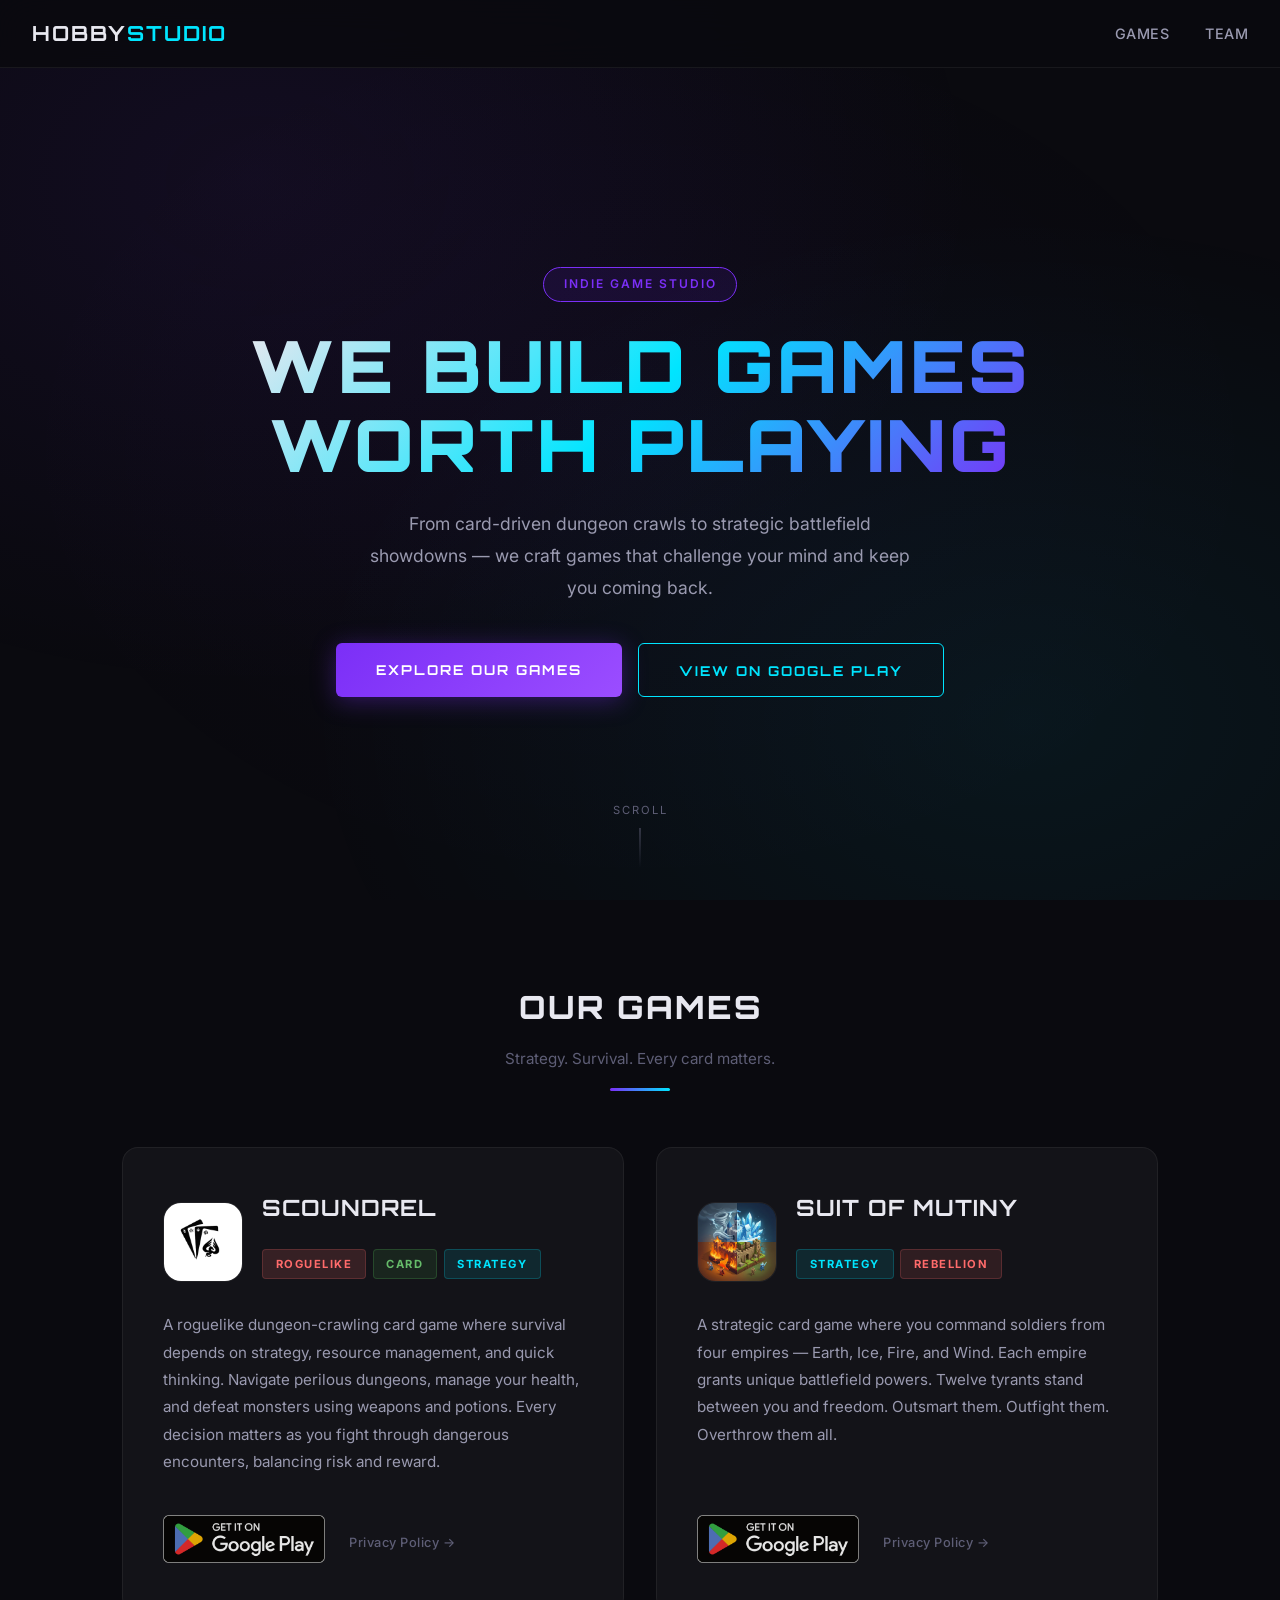
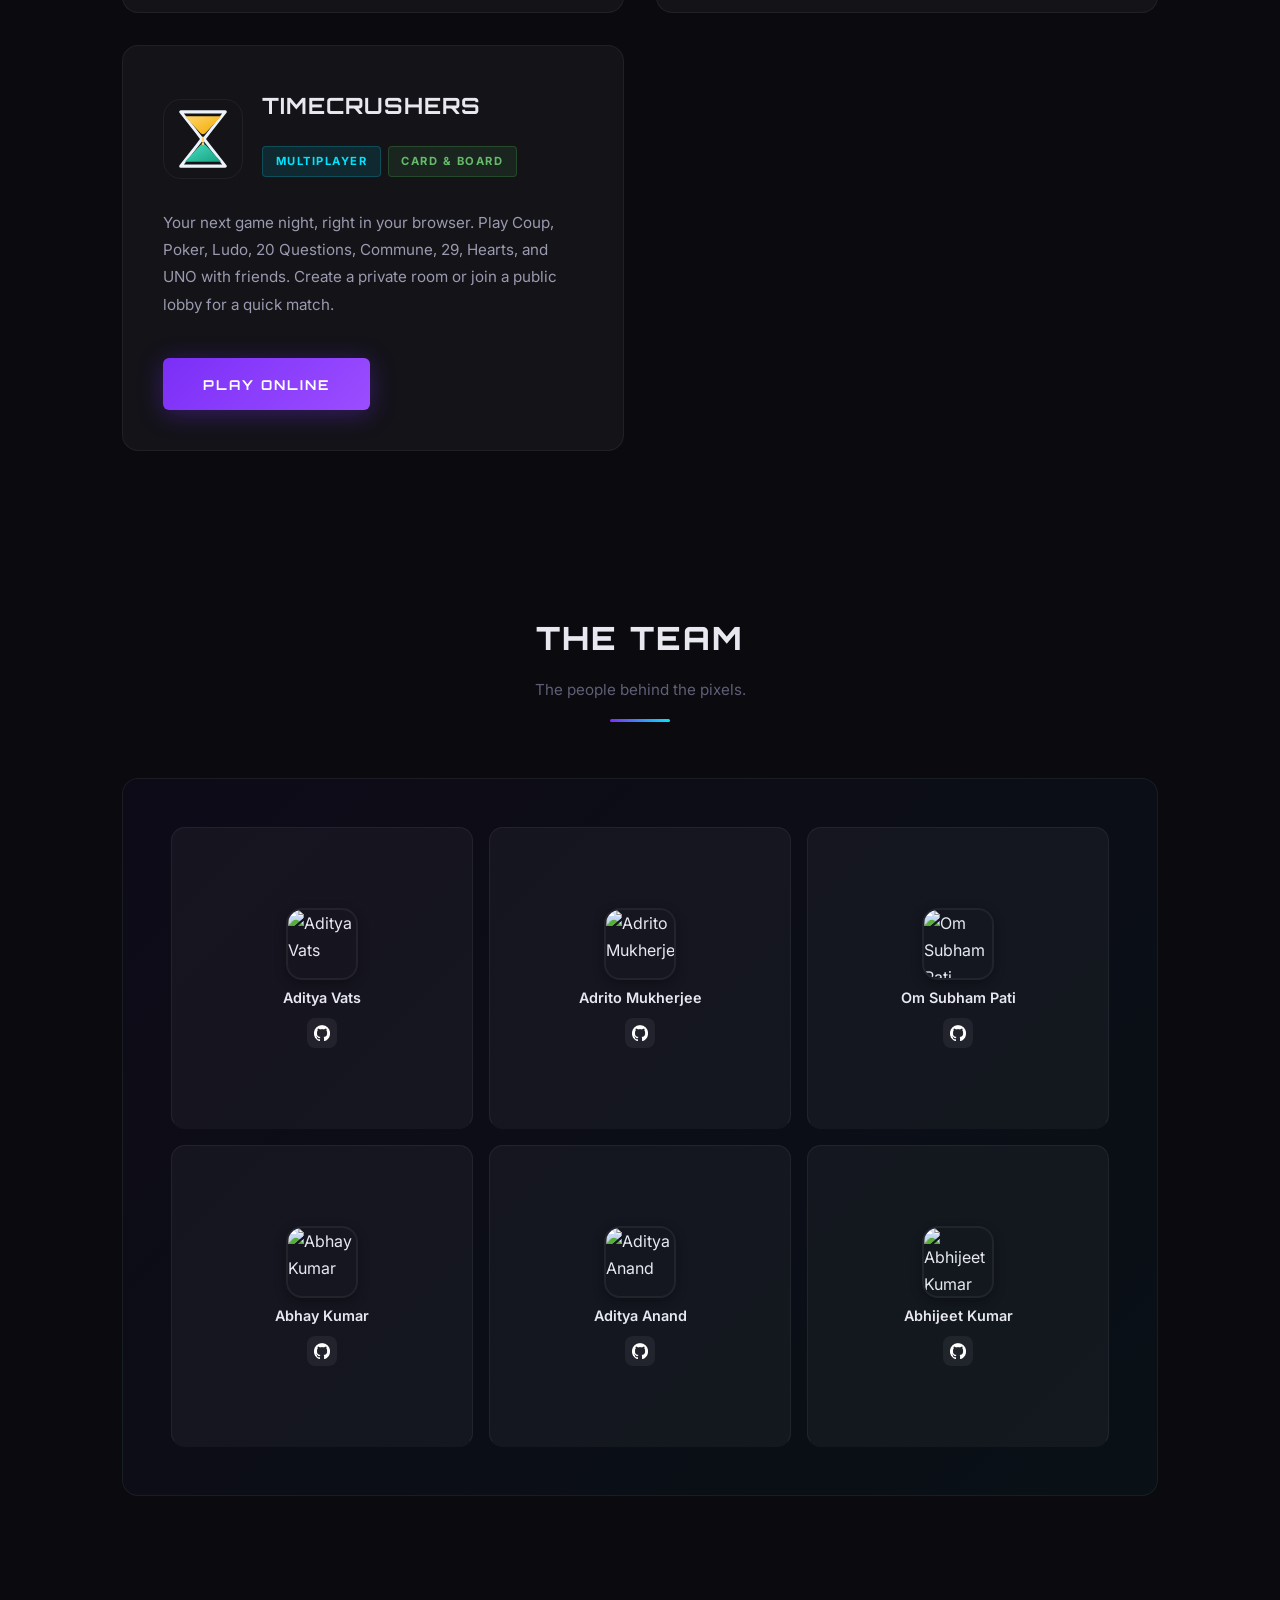
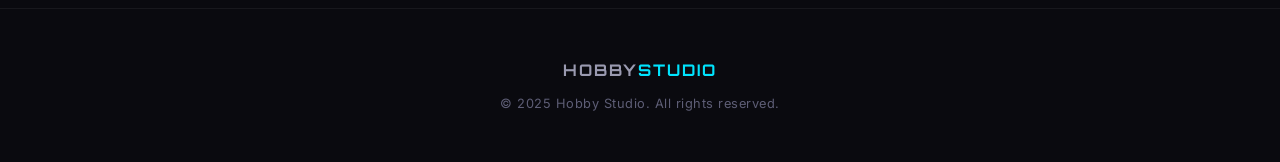
==== index.html @ a4e9bf93 "Merge branch 'main' of https://github.com/HobbyStudio/Website" ====
<!DOCTYPE html>
<html lang="en">
<head>
    <meta charset="UTF-8">
    <meta name="viewport" content="width=device-width, initial-scale=1.0">
    <title>Hobby Studio — Indie Game Studio</title>
    <link rel="preconnect" href="https://fonts.googleapis.com">
    <link rel="preconnect" href="https://fonts.gstatic.com" crossorigin>
    <link href="https://fonts.googleapis.com/css2?family=Inter:wght@400;500;600;700&family=Orbitron:wght@700;800;900&display=swap" rel="stylesheet">
    <link rel="stylesheet" href="styles.css">
</head>
<body>

    <!-- Navbar -->
    <header class="navbar">
        <a href="#" class="logo">Hobby<span>Studio</span></a>
        <nav>
            <a href="#games">Games</a>
            <a href="#team">Team</a>
        </nav>
    </header>

    <!-- Hero -->
    <section class="hero">
        <div class="hero-badge">Indie Game Studio</div>
        <h1>We Build Games<br>Worth Playing</h1>
        <p>From card-driven dungeon crawls to strategic battlefield showdowns — we craft games that challenge your mind and keep you coming back.</p>
        <div style="display: flex; gap: 1rem; flex-wrap: wrap; justify-content: center;">
            <a href="#games" class="hero-cta">Explore Our Games</a>
            <a href="https://play.google.com/store/apps/developer?id=Hobby+Studio+25" class="hero-cta hero-cta-outline">View on Google Play</a>
        </div>
        <div class="scroll-indicator">
            <span>Scroll</span>
            <div class="arrow"></div>
        </div>
    </section>

    <!-- Games -->
    <section class="section" id="games">
        <div class="section-header">
            <h2>Our Games</h2>
            <p>Strategy. Survival. Every card matters.</p>
            <div class="section-divider"></div>
        </div>

        <div class="games-grid">
            <div class="game-card">
                <div class="game-header">
                    <img src="statics/GameLogos/Scoundrel.png" alt="Scoundrel" class="game-logo">
                    <div class="game-header-info">
                        <h3>Scoundrel</h3>
                        <div class="game-tags">
                            <span class="game-tag roguelike">Roguelike</span>
                            <span class="game-tag card">Card</span>
                            <span class="game-tag strategy">Strategy</span>
                        </div>
                    </div>
                </div>
                <p>A roguelike dungeon-crawling card game where survival depends on strategy, resource management, and quick thinking. Navigate perilous dungeons, manage your health, and defeat monsters using weapons and potions. Every decision matters as you fight through dangerous encounters, balancing risk and reward.</p>
                <div class="card-actions">
                    <a href="https://play.google.com/store/apps/details?id=premium.godot.scoundrel" class="store-badge"><img src="statics/Google_Play_Store_badge_EN.svg.png" alt="Get it on Google Play"></a>
                    <a href="scoundrel/privacy_policy.html" class="policy-link">Privacy Policy →</a>
                </div>
            </div>

            <div class="game-card">
                <div class="game-header">
                    <img src="statics/GameLogos/SuitOfMutiny.png" alt="Suit of Mutiny" class="game-logo">
                    <div class="game-header-info">
                        <h3>Suit of Mutiny</h3>
                        <div class="game-tags">
                            <span class="game-tag strategy">Strategy</span>
                            <span class="game-tag rebellion">Rebellion</span>
                        </div>
                    </div>
                </div>
                <p>A strategic card game where you command soldiers from four empires — Earth, Ice, Fire, and Wind. Each empire grants unique battlefield powers. Twelve tyrants stand between you and freedom. Outsmart them. Outfight them. Overthrow them all.</p>
                <div class="card-actions">
                    <a href="https://play.google.com/store/apps/details?id=com.hobbystudio.suitofmutiny" class="store-badge"><img src="statics/Google_Play_Store_badge_EN.svg.png" alt="Get it on Google Play"></a>
                    <a href="suit_of_mutiny/privacy_policy.html" class="policy-link">Privacy Policy →</a>
                </div>
            </div>
            <div class="game-card timecrushers-card">
                <div class="game-header">
                    <img src="statics/GameLogos/Timecrushers.svg" alt="Timecrushers hourglass" class="game-logo">
                    <div class="game-header-info">
                        <h3>Timecrushers</h3>
                        <div class="game-tags">
                            <span class="game-tag strategy">Multiplayer</span>
                            <span class="game-tag card">Card &amp; Board</span>
                        </div>
                    </div>
                </div>
                <p>Your next game night, right in your browser. Play Coup, Poker, Ludo, 20 Questions, Commune, 29, Hearts, and UNO with friends. Create a private room or join a public lobby for a quick match.</p>
                <div class="card-actions">
                    <a href="https://timecrushers.politeflower-423ed73a.eastus.azurecontainerapps.io/" class="hero-cta">Play Online</a>
                </div>
            </div>
        </div>
    </section>

    <!-- Team -->
    <section class="section" id="team">
        <div class="section-header">
            <h2>The Team</h2>
            <p>The people behind the pixels.</p>
            <div class="section-divider"></div>
        </div>

        <div class="team-section">
            <div class="team-members">
                <div class="team-member">
                    <img src="https://github.com/advats2.png" alt="Aditya Vats" class="avatar">
                    <span>Aditya Vats</span>
                    <div class="social-links">
                        <a href="https://github.com/advats2" title="GitHub"><img src="statics/github-mark-white.png" alt="GitHub"></a>
                    </div>
                </div>
                <div class="team-member">
                    <img src="https://github.com/Adrito-M.png" alt="Adrito Mukherjee" class="avatar">
                    <span>Adrito Mukherjee</span>
                    <div class="social-links">
                        <a href="https://github.com/Adrito-M" title="GitHub"><img src="statics/github-mark-white.png" alt="GitHub"></a>
                    </div>
                </div>
                <div class="team-member">
                    <img src="https://github.com/OmSubham03.png" alt="Om Subham Pati" class="avatar">
                    <span>Om Subham Pati</span>
                    <div class="social-links">
                        <a href="https://github.com/OmSubham03" title="GitHub"><img src="statics/github-mark-white.png" alt="GitHub"></a>
                    </div>
                </div>
                <div class="team-member">
                    <img src="https://github.com/abhaydangi.png" alt="Abhay Kumar" class="avatar">
                    <span>Abhay Kumar</span>
                    <div class="social-links">
                        <a href="https://github.com/abhaydangi" title="GitHub"><img src="statics/github-mark-white.png" alt="GitHub"></a>
                    </div>
                </div>
                <div class="team-member">
                    <img src="https://github.com/AdityaAnand2681.png" alt="Aditya Anand" class="avatar">
                    <span>Aditya Anand</span>
                    <div class="social-links">
                        <a href="https://github.com/AdityaAnand2681" title="GitHub"><img src="statics/github-mark-white.png" alt="GitHub"></a>
                    </div>
                </div>
                <div class="team-member">
                    <img src="https://github.com/elightx.png" alt="Abhijeet Kumar" class="avatar">
                    <span>Abhijeet Kumar</span>
                    <div class="social-links">
                        <a href="https://github.com/elightx" title="GitHub"><img src="statics/github-mark-white.png" alt="GitHub"></a>
                    </div>
                </div>
            </div>
        </div>
    </section>

    <!-- Footer -->
    <footer class="footer">
        <div class="logo-footer">Hobby<span>Studio</span></div>
        <p>&copy; 2025 Hobby Studio. All rights reserved.</p>
    </footer>

    <!-- Cursor Glow -->
    <div class="cursor-glow" id="cursorGlow"></div>
    <script>
        (function() {
            const glow = document.getElementById('cursorGlow');
            let mouseX = 0, mouseY = 0, glowX = 0, glowY = 0;

            document.addEventListener('mousemove', function(e) {
                mouseX = e.clientX;
                mouseY = e.clientY;
                glow.classList.add('active');
            });

            document.addEventListener('mouseleave', function() {
                glow.classList.remove('active');
            });

            function animate() {
                glowX += (mouseX - glowX) * 0.5;
                glowY += (mouseY - glowY) * 0.5;
                glow.style.left = glowX + 'px';
                glow.style.top = glowY + 'px';
                requestAnimationFrame(animate);
            }
            animate();
        })();
    </script>

</body>
</html>
---- styles.css ----
/* ===== RESET & BASE ===== */
*,
*::before,
*::after {
    margin: 0;
    padding: 0;
    box-sizing: border-box;
}

:root {
    --bg-primary: #0a0a0f;
    --bg-secondary: #12121a;
    --bg-card: rgba(255, 255, 255, 0.04);
    --bg-card-hover: rgba(255, 255, 255, 0.07);
    --accent-primary: #7b2ff7;
    --accent-secondary: #00e5ff;
    --accent-glow: rgba(123, 47, 247, 0.35);
    --text-primary: #e8e8f0;
    --text-secondary: #9a9ab0;
    --text-muted: #5e5e76;
    --border-color: rgba(255, 255, 255, 0.06);
    --font-heading: 'Orbitron', sans-serif;
    --font-body: 'Inter', sans-serif;
}

html {
    scroll-behavior: smooth;
}

body {
    font-family: var(--font-body);
    background-color: var(--bg-primary);
    color: var(--text-primary);
    line-height: 1.7;
    overflow-x: hidden;
}

/* ===== ANIMATED BACKGROUND ===== */
body::before {
    content: '';
    position: fixed;
    top: 0;
    left: 0;
    width: 100%;
    height: 100%;
    background:
        radial-gradient(ellipse at 20% 20%, rgba(123, 47, 247, 0.08) 0%, transparent 50%),
        radial-gradient(ellipse at 80% 80%, rgba(0, 229, 255, 0.06) 0%, transparent 50%),
        radial-gradient(ellipse at 50% 50%, rgba(123, 47, 247, 0.03) 0%, transparent 70%);
    pointer-events: none;
    z-index: 0;
}

/* Cursor glow */
.cursor-glow {
    position: fixed;
    width: 300px;
    height: 300px;
    border-radius: 50%;
    background: radial-gradient(circle, rgba(123, 47, 247, 0.12) 0%, rgba(0, 229, 255, 0.06) 40%, transparent 70%);
    pointer-events: none;
    z-index: 1;
    transform: translate(-50%, -50%);
    transition: opacity 0.3s ease;
    opacity: 0;
    mix-blend-mode: screen;
}

.cursor-glow.active {
    opacity: 1;
}

/* ===== NAVBAR ===== */
.navbar {
    position: fixed;
    top: 0;
    left: 0;
    width: 100%;
    z-index: 100;
    padding: 1rem 2rem;
    display: flex;
    justify-content: space-between;
    align-items: center;
    background: rgba(10, 10, 15, 0.85);
    backdrop-filter: blur(20px);
    border-bottom: 1px solid var(--border-color);
    transition: background 0.3s ease;
}

.navbar .logo {
    font-family: var(--font-heading);
    font-size: 1.3rem;
    font-weight: 700;
    color: var(--text-primary);
    text-decoration: none;
    letter-spacing: 2px;
    text-transform: uppercase;
}

.navbar .logo span {
    color: var(--accent-secondary);
}

.navbar nav a {
    color: var(--text-secondary);
    text-decoration: none;
    margin-left: 2rem;
    font-size: 0.9rem;
    font-weight: 500;
    letter-spacing: 0.5px;
    text-transform: uppercase;
    transition: color 0.3s ease;
    position: relative;
}

.navbar nav a::after {
    content: '';
    position: absolute;
    bottom: -4px;
    left: 0;
    width: 0;
    height: 2px;
    background: var(--accent-secondary);
    transition: width 0.3s ease;
}

.navbar nav a:hover {
    color: var(--accent-secondary);
}

.navbar nav a:hover::after {
    width: 100%;
}

/* ===== HERO SECTION ===== */
.hero {
    position: relative;
    z-index: 1;
    min-height: 100vh;
    display: flex;
    flex-direction: column;
    justify-content: center;
    align-items: center;
    text-align: center;
    padding: 8rem 2rem 4rem;
}

.hero-badge {
    display: inline-block;
    padding: 0.4rem 1.2rem;
    border: 1px solid var(--accent-primary);
    border-radius: 50px;
    font-size: 0.75rem;
    font-weight: 600;
    letter-spacing: 2px;
    text-transform: uppercase;
    color: var(--accent-primary);
    margin-bottom: 1.5rem;
    background: rgba(123, 47, 247, 0.1);
}

.hero h1 {
    font-family: var(--font-heading);
    font-size: clamp(2.5rem, 6vw, 4.5rem);
    font-weight: 900;
    line-height: 1.1;
    letter-spacing: 3px;
    text-transform: uppercase;
    margin-bottom: 1.5rem;
    background: linear-gradient(135deg, var(--text-primary) 0%, var(--accent-secondary) 50%, var(--accent-primary) 100%);
    -webkit-background-clip: text;
    -webkit-text-fill-color: transparent;
    background-clip: text;
}

.hero p {
    max-width: 550px;
    color: var(--text-secondary);
    font-size: 1.1rem;
    line-height: 1.8;
    margin-bottom: 2.5rem;
}

.hero-cta {
    display: inline-block;
    padding: 0.9rem 2.5rem;
    background: linear-gradient(135deg, var(--accent-primary), #9b4dff);
    color: white;
    text-decoration: none;
    font-family: var(--font-heading);
    font-size: 0.85rem;
    font-weight: 700;
    letter-spacing: 2px;
    text-transform: uppercase;
    border-radius: 6px;
    transition: transform 0.3s ease, box-shadow 0.3s ease;
    box-shadow: 0 4px 25px var(--accent-glow);
}

.hero-cta:hover {
    transform: translateY(-2px);
    box-shadow: 0 8px 40px var(--accent-glow);
}

.hero-cta-outline {
    background: transparent;
    border: 1px solid var(--accent-secondary);
    color: var(--accent-secondary);
    box-shadow: none;
}

.hero-cta-outline:hover {
    background: rgba(0, 229, 255, 0.1);
    box-shadow: 0 4px 25px rgba(0, 229, 255, 0.15);
}

.scroll-indicator {
    position: absolute;
    bottom: 2rem;
    left: 50%;
    transform: translateX(-50%);
    display: flex;
    flex-direction: column;
    align-items: center;
    gap: 0.5rem;
    color: var(--text-muted);
    font-size: 0.7rem;
    letter-spacing: 2px;
    text-transform: uppercase;
    animation: float 2s ease-in-out infinite;
}

.scroll-indicator .arrow {
    width: 1px;
    height: 40px;
    background: linear-gradient(to bottom, var(--text-muted), transparent);
}

@keyframes float {
    0%, 100% { transform: translateX(-50%) translateY(0); }
    50% { transform: translateX(-50%) translateY(8px); }
}

/* ===== SECTION LAYOUT ===== */
.section {
    position: relative;
    z-index: 1;
    max-width: 1100px;
    margin: 0 auto;
    padding: 5rem 2rem;
}

.section-header {
    text-align: center;
    margin-bottom: 3.5rem;
}

.section-header h2 {
    font-family: var(--font-heading);
    font-size: 2rem;
    font-weight: 800;
    letter-spacing: 2px;
    text-transform: uppercase;
    color: var(--text-primary);
    margin-bottom: 0.75rem;
}

.section-header p {
    color: var(--text-muted);
    font-size: 0.95rem;
}

.section-divider {
    width: 60px;
    height: 3px;
    background: linear-gradient(90deg, var(--accent-primary), var(--accent-secondary));
    margin: 1rem auto 0;
    border-radius: 2px;
}

/* ===== GAME CARDS ===== */
.timecrushers-card .game-header {
    flex-wrap: wrap;
}

.timecrushers-card .game-header-info {
    flex: 1 1 180px;
    min-width: 0;
}

.timecrushers-card h3 {
    font-size: 1.2rem;
    letter-spacing: 0;
    overflow-wrap: anywhere;
}

.games-grid {
    display: grid;
    grid-template-columns: repeat(auto-fit, minmax(min(100%, 460px), 1fr));
    gap: 2rem;
}

.game-card {
    background: var(--bg-card);
    border: 1px solid var(--border-color);
    border-radius: 16px;
    padding: 2.5rem;
    transition: all 0.4s ease;
    position: relative;
    overflow: hidden;
    display: flex;
    flex-direction: column;
}

.game-card::before {
    content: '';
    position: absolute;
    top: 0;
    left: 0;
    right: 0;
    height: 3px;
    background: linear-gradient(90deg, var(--accent-primary), var(--accent-secondary));
    opacity: 0;
    transition: opacity 0.4s ease;
}

.game-card:hover {
    background: var(--bg-card-hover);
    border-color: rgba(123, 47, 247, 0.2);
    transform: translateY(-4px);
    box-shadow: 0 20px 60px rgba(0, 0, 0, 0.3);
}

.game-card:hover::before {
    opacity: 1;
}

.game-card .game-logo {
    width: 80px;
    height: 80px;
    border-radius: 18px;
    object-fit: cover;
    border: 1px solid var(--border-color);
    flex-shrink: 0;
}

.game-header {
    display: flex;
    align-items: center;
    gap: 1.2rem;
    margin-bottom: 1rem;
}

.game-header-info {
    display: flex;
    flex-direction: column;
    gap: 0.4rem;
}

.game-tags {
    display: flex;
    flex-wrap: wrap;
    gap: 0.4rem;
}

.game-header-info h3 {
    margin-bottom: 0;
}

.game-card .game-tag {
    display: inline-block;
    padding: 0.3rem 0.8rem;
    font-size: 0.7rem;
    font-weight: 700;
    letter-spacing: 1.5px;
    text-transform: uppercase;
    border-radius: 4px;
    margin-bottom: 1rem;
}

.game-card .game-tag.roguelike {
    background: rgba(255, 107, 107, 0.15);
    color: #ff6b6b;
    border: 1px solid rgba(255, 107, 107, 0.2);
}

.game-card .game-tag.strategy {
    background: rgba(0, 229, 255, 0.1);
    color: var(--accent-secondary);
    border: 1px solid rgba(0, 229, 255, 0.2);
}

.game-card .game-tag.card {
    background: rgba(76, 175, 80, 0.12);
    color: #66bb6a;
    border: 1px solid rgba(76, 175, 80, 0.25);
}

.game-card .game-tag.rebellion {
    background: rgba(255, 107, 107, 0.12);
    color: #ff6b6b;
    border: 1px solid rgba(255, 107, 107, 0.2);
}

.game-card h3 {
    font-family: var(--font-heading);
    font-size: 1.4rem;
    font-weight: 700;
    letter-spacing: 1px;
    text-transform: uppercase;
    color: var(--text-primary);
    margin-bottom: 1rem;
}

.game-card p {
    color: var(--text-secondary);
    font-size: 0.95rem;
    line-height: 1.8;
    margin-bottom: 1.5rem;
}

.game-card .card-actions {
    display: flex;
    align-items: center;
    gap: 1.5rem;
    flex-wrap: wrap;
    margin-top: auto;
    padding-top: 1rem;
}

.game-card .store-badge img {
    height: 48px;
    width: auto;
    transition: transform 0.3s ease, filter 0.3s ease;
    filter: brightness(0.9);
}

.game-card .store-badge img:hover {
    transform: scale(1.05);
    filter: brightness(1);
}

.game-card .policy-link {
    color: var(--text-muted);
    text-decoration: none;
    font-size: 0.8rem;
    font-weight: 500;
    letter-spacing: 0.5px;
    transition: color 0.3s ease;
    border-bottom: 1px solid transparent;
}

.game-card .policy-link:hover {
    color: var(--accent-secondary);
    border-bottom-color: var(--accent-secondary);
}

/* ===== TEAM SECTION ===== */
.team-section {
    background: linear-gradient(135deg, rgba(123, 47, 247, 0.04), rgba(0, 229, 255, 0.03));
    border: 1px solid var(--border-color);
    border-radius: 16px;
    padding: 3rem;
    margin-top: 2rem;
}

.team-members {
    display: grid;
    grid-template-columns: repeat(3, 1fr);
    justify-items: center;
    gap: 1rem;
}

.team-member {
    display: flex;
    flex-direction: column;
    align-items: center;
    justify-content: center;
    gap: 0.6rem;
    padding: 1.5rem 1rem;
    border-radius: 14px;
    background: var(--bg-card);
    border: 1px solid var(--border-color);
    border-bottom: 2px solid transparent;
    transition: all 0.4s ease;
    width: 100%;
    aspect-ratio: 1 / 1;
}

.team-member:hover {
    background: var(--bg-card-hover);
    border-color: rgba(123, 47, 247, 0.2);
    border-bottom-color: var(--accent-primary);
    transform: translateY(-5px);
    box-shadow: 0 12px 40px rgba(0, 0, 0, 0.25);
}

.team-member .avatar {
    width: 72px;
    height: 72px;
    border-radius: 16px;
    object-fit: cover;
    border: 2px solid var(--border-color);
    box-shadow: 0 4px 12px rgba(0, 0, 0, 0.3);
    transition: border-color 0.4s ease, box-shadow 0.4s ease, transform 0.4s ease;
}

.team-member:hover .avatar {
    border-color: var(--accent-primary);
    box-shadow: 0 4px 20px var(--accent-glow);
    transform: scale(1.05);
}

.team-member > span {
    color: var(--text-primary);
    font-size: 0.9rem;
    font-weight: 600;
    text-align: center;
    line-height: 1.3;
}

.role-tags {
    display: flex;
    flex-wrap: wrap;
    justify-content: center;
    gap: 0.35rem;
}

.role-tag {
    display: inline-block;
    padding: 0.15rem 0.5rem;
    font-size: 0.6rem;
    font-weight: 700;
    letter-spacing: 1px;
    text-transform: uppercase;
    border-radius: 3px;
}

.role-tag.dev {
    background: rgba(123, 47, 247, 0.15);
    color: #b07aff;
    border: 1px solid rgba(123, 47, 247, 0.25);
}

.role-tag.design {
    background: rgba(255, 183, 77, 0.12);
    color: #ffb74d;
    border: 1px solid rgba(255, 183, 77, 0.25);
}

.role-tag.test {
    background: rgba(0, 229, 255, 0.1);
    color: var(--accent-secondary);
    border: 1px solid rgba(0, 229, 255, 0.2);
}

.social-links {
    display: flex;
    align-items: center;
    gap: 0.6rem;
}

.social-links a {
    display: inline-flex;
    align-items: center;
    justify-content: center;
    width: 30px;
    height: 30px;
    border-radius: 8px;
    background: rgba(255, 255, 255, 0.06);
    transition: background 0.3s ease, transform 0.3s ease;
}

.social-links a:hover {
    background: rgba(123, 47, 247, 0.2);
    transform: scale(1.15);
}

.social-links a img {
    width: 16px;
    height: 16px;
}

/* ===== FOOTER ===== */
.footer {
    position: relative;
    z-index: 1;
    text-align: center;
    padding: 3rem 2rem;
    border-top: 1px solid var(--border-color);
    margin-top: 2rem;
}

.footer p {
    color: var(--text-muted);
    font-size: 0.8rem;
    letter-spacing: 0.5px;
}

.footer .logo-footer {
    font-family: var(--font-heading);
    font-size: 1rem;
    font-weight: 700;
    color: var(--text-secondary);
    letter-spacing: 2px;
    text-transform: uppercase;
    margin-bottom: 0.5rem;
}

.footer .logo-footer span {
    color: var(--accent-secondary);
}

/* ===== PRIVACY POLICY PAGE ===== */
.privacy-page {
    background-color: var(--bg-primary);
    color: var(--text-primary);
    font-family: var(--font-body);
    line-height: 1.8;
}

.privacy-page .privacy-container {
    max-width: 800px;
    margin: 0 auto;
    padding: 6rem 2rem 4rem;
    position: relative;
    z-index: 1;
}

.privacy-page .back-link {
    display: inline-flex;
    align-items: center;
    gap: 0.5rem;
    color: var(--accent-secondary);
    text-decoration: none;
    font-size: 0.85rem;
    font-weight: 500;
    letter-spacing: 0.5px;
    margin-bottom: 2rem;
    transition: color 0.3s ease;
}

.privacy-page .back-link:hover {
    color: var(--accent-primary);
}

.privacy-page h1 {
    font-family: var(--font-heading);
    font-size: 2rem;
    font-weight: 800;
    letter-spacing: 2px;
    text-transform: uppercase;
    margin-bottom: 0.5rem;
    background: linear-gradient(135deg, var(--text-primary), var(--accent-secondary));
    -webkit-background-clip: text;
    -webkit-text-fill-color: transparent;
    background-clip: text;
}

.privacy-page .subtitle {
    color: var(--text-muted);
    font-size: 0.9rem;
    margin-bottom: 3rem;
    padding-bottom: 2rem;
    border-bottom: 1px solid var(--border-color);
}

.privacy-page .policy-section {
    margin-bottom: 2.5rem;
}

.privacy-page .policy-section h2 {
    font-family: var(--font-heading);
    font-size: 0.95rem;
    font-weight: 700;
    letter-spacing: 1.5px;
    text-transform: uppercase;
    color: var(--accent-secondary);
    margin-bottom: 1rem;
    padding-left: 1rem;
    border-left: 3px solid var(--accent-primary);
}

.privacy-page .policy-section p {
    color: var(--text-secondary);
    font-size: 0.95rem;
    margin-bottom: 0.75rem;
}

.privacy-page .policy-section ul {
    list-style: none;
    padding: 0;
    margin: 0.75rem 0;
}

.privacy-page .policy-section ul li {
    color: var(--text-secondary);
    font-size: 0.9rem;
    padding: 0.4rem 0 0.4rem 1.5rem;
    position: relative;
}

.privacy-page .policy-section ul li::before {
    content: '›';
    position: absolute;
    left: 0;
    color: var(--accent-primary);
    font-weight: 700;
    font-size: 1.1rem;
}

.privacy-page .policy-section a {
    color: var(--accent-secondary);
    text-decoration: none;
    border-bottom: 1px solid transparent;
    transition: border-color 0.3s ease;
}

.privacy-page .policy-section a:hover {
    border-bottom-color: var(--accent-secondary);
}

.privacy-page .policy-footer {
    margin-top: 3rem;
    padding-top: 2rem;
    border-top: 1px solid var(--border-color);
    color: var(--text-muted);
    font-size: 0.8rem;
}

.privacy-page .policy-footer a {
    color: var(--text-muted);
    text-decoration: none;
    transition: color 0.3s ease;
}

.privacy-page .policy-footer a:hover {
    color: var(--accent-secondary);
}

/* ===== RESPONSIVE ===== */

/* --- Large Desktop (1440px+) --- */
@media (min-width: 1440px) {
    .section {
        max-width: 1200px;
    }

    .hero p {
        max-width: 620px;
        font-size: 1.15rem;
    }

    .game-card {
        padding: 3rem;
    }

    .team-section {
        padding: 3.5rem;
    }

    .privacy-page .privacy-container {
        max-width: 860px;
    }
}

/* --- Desktop / Tablet Landscape (1024px – 1279px) --- */
@media (max-width: 1279px) {
    .section {
        max-width: 960px;
    }

    .game-card h3 {
        font-size: 1.25rem;
    }

    .section-header h2 {
        font-size: 1.75rem;
    }
}

/* --- Tablet Landscape (768px – 1023px) --- */
@media (max-width: 1023px) {
    .navbar {
        padding: 0.8rem 1.5rem;
    }

    .navbar .logo {
        font-size: 1.15rem;
    }

    .navbar nav a {
        margin-left: 1.5rem;
        font-size: 0.85rem;
    }

    .hero {
        padding: 7rem 2rem 3.5rem;
        min-height: 90vh;
    }

    .hero p {
        max-width: 480px;
        font-size: 1rem;
    }

    .hero-cta {
        padding: 0.8rem 2rem;
        font-size: 0.8rem;
    }

    .section {
        padding: 4rem 1.5rem;
    }

    .section-header {
        margin-bottom: 2.5rem;
    }

    .section-header h2 {
        font-size: 1.6rem;
    }

    .games-grid {
        grid-template-columns: 1fr;
        gap: 1.5rem;
    }

    .game-card {
        padding: 2rem;
    }

    .team-section {
        padding: 2.5rem;
    }

    .privacy-page .privacy-container {
        padding: 5.5rem 1.5rem 3rem;
    }

    .privacy-page h1 {
        font-size: 1.7rem;
    }
}

/* --- Tablet Portrait (600px – 767px) --- */
@media (max-width: 767px) {
    .navbar {
        padding: 0.75rem 1.2rem;
    }

    .navbar .logo {
        font-size: 1.05rem;
        letter-spacing: 1.5px;
    }

    .navbar nav a {
        margin-left: 1.2rem;
        font-size: 0.8rem;
    }

    .hero {
        padding: 6.5rem 1.5rem 3rem;
        min-height: 85vh;
    }

    .hero-badge {
        font-size: 0.65rem;
        padding: 0.35rem 1rem;
        letter-spacing: 1.5px;
    }

    .hero h1 {
        letter-spacing: 2px;
    }

    .hero p {
        font-size: 0.95rem;
        max-width: 420px;
        line-height: 1.7;
        margin-bottom: 2rem;
    }

    .section {
        padding: 3rem 1.2rem;
    }

    .section-header {
        margin-bottom: 2rem;
    }

    .section-header h2 {
        font-size: 1.4rem;
    }

    .game-card {
        padding: 1.75rem;
    }

    .game-card h3 {
        font-size: 1.15rem;
    }

    .game-card p {
        font-size: 0.9rem;
        line-height: 1.7;
    }

    .game-card .store-badge img {
        height: 42px;
    }

    .game-card .card-actions {
        gap: 1rem;
    }

    .team-section {
        padding: 2rem 1.5rem;
    }

    .team-members {
        grid-template-columns: 1fr;
    }

    .team-member span {
        font-size: 0.8rem;
    }

    .team-member .avatar {
        width: 60px;
        height: 60px;
    }

    .team-member {
        padding: 1rem;
    }

    .footer {
        padding: 2rem 1.2rem;
    }

    .privacy-page .privacy-container {
        padding: 5rem 1.2rem 2.5rem;
    }

    .privacy-page h1 {
        font-size: 1.5rem;
    }

    .privacy-page .policy-section h2 {
        font-size: 0.85rem;
    }

    .privacy-page .policy-section p {
        font-size: 0.9rem;
    }

    .privacy-page .policy-section ul li {
        font-size: 0.85rem;
    }
}

/* --- Mobile Large (480px – 599px) --- */
@media (max-width: 599px) {
    .navbar {
        padding: 0.7rem 1rem;
    }

    .navbar .logo {
        font-size: 0.95rem;
        letter-spacing: 1px;
    }

    .navbar nav a {
        margin-left: 0.8rem;
        font-size: 0.7rem;
        letter-spacing: 0;
    }

    .hero {
        padding: 5.5rem 1.2rem 2.5rem;
        min-height: 80vh;
    }

    .hero-badge {
        font-size: 0.6rem;
        padding: 0.3rem 0.8rem;
    }

    .hero h1 {
        font-size: 1.8rem;
        letter-spacing: 1px;
    }

    .hero p {
        font-size: 0.9rem;
        line-height: 1.6;
        margin-bottom: 1.5rem;
    }

    .hero-cta {
        padding: 0.75rem 1.8rem;
        font-size: 0.75rem;
        letter-spacing: 1.5px;
    }

    .scroll-indicator {
        display: none;
    }

    .section {
        padding: 2.5rem 1rem;
    }

    .section-header h2 {
        font-size: 1.25rem;
        letter-spacing: 1px;
    }

    .section-header p {
        font-size: 0.85rem;
    }

    .game-card {
        padding: 1.5rem;
        border-radius: 12px;
    }

    .game-card h3 {
        font-size: 1.05rem;
    }

    .game-card p {
        font-size: 0.85rem;
        line-height: 1.65;
        margin-bottom: 1.2rem;
    }

    .game-card .card-actions {
        flex-direction: column;
        align-items: flex-start;
        gap: 0.8rem;
    }

    .game-card .store-badge img {
        height: 40px;
    }

    .game-card .policy-link {
        font-size: 0.75rem;
        padding: 0.3rem 0;
    }

    .team-section {
        padding: 1.5rem 1.2rem;
        border-radius: 12px;
    }

    .team-members {
        grid-template-columns: 1fr;
        gap: 0.8rem;
    }

    .team-member {
        padding: 1rem;
    }

    .team-member .avatar {
        width: 54px;
        height: 54px;
    }

    .team-member span {
        font-size: 0.75rem;
    }

    .social-links a {
        width: 26px;
        height: 26px;
    }

    .social-links a img {
        width: 14px;
        height: 14px;
    }

    .footer {
        padding: 1.5rem 1rem;
    }

    .footer .logo-footer {
        font-size: 0.85rem;
    }

    .footer p {
        font-size: 0.7rem;
    }

    .privacy-page .privacy-container {
        padding: 4.5rem 1rem 2rem;
    }

    .privacy-page h1 {
        font-size: 1.3rem;
        letter-spacing: 1px;
    }

    .privacy-page .subtitle {
        font-size: 0.8rem;
        margin-bottom: 2rem;
        padding-bottom: 1.5rem;
    }

    .privacy-page .back-link {
        font-size: 0.8rem;
    }

    .privacy-page .policy-section {
        margin-bottom: 2rem;
    }

    .privacy-page .policy-section h2 {
        font-size: 0.8rem;
        padding-left: 0.75rem;
    }

    .privacy-page .policy-section p {
        font-size: 0.85rem;
    }

    .privacy-page .policy-section ul li {
        font-size: 0.8rem;
        padding-left: 1.2rem;
    }
}

/* --- Mobile Small (< 380px) --- */
@media (max-width: 379px) {
    .navbar .logo {
        font-size: 0.85rem;
    }

    .navbar nav a {
        margin-left: 0.6rem;
        font-size: 0.65rem;
    }

    .hero {
        padding: 5rem 1rem 2rem;
        min-height: 75vh;
    }

    .hero h1 {
        font-size: 1.5rem;
    }

    .hero p {
        font-size: 0.82rem;
    }

    .hero-cta {
        padding: 0.65rem 1.5rem;
        font-size: 0.7rem;
    }

    .section {
        padding: 2rem 0.8rem;
    }

    .section-header h2 {
        font-size: 1.1rem;
    }

    .game-card {
        padding: 1.2rem;
    }

    .game-card h3 {
        font-size: 0.95rem;
    }

    .game-card p {
        font-size: 0.8rem;
    }

    .game-card .store-badge img {
        height: 36px;
    }

    .team-section {
        padding: 1.2rem 1rem;
    }

    .team-members {
        grid-template-columns: 1fr;
        gap: 0.6rem;
    }

    .team-member {
        padding: 0.8rem;
    }

    .team-member .avatar {
        width: 48px;
        height: 48px;
    }

    .team-member span {
        font-size: 0.7rem;
    }

    .privacy-page .privacy-container {
        padding: 4rem 0.8rem 1.5rem;
    }

    .privacy-page h1 {
        font-size: 1.15rem;
    }

    .privacy-page .policy-section h2 {
        font-size: 0.75rem;
    }

    .privacy-page .policy-section p,
    .privacy-page .policy-section ul li {
        font-size: 0.78rem;
    }
}

/* --- Touch-friendly tap targets --- */
@media (hover: none) and (pointer: coarse) {
    .navbar nav a {
        padding: 0.5rem 0.2rem;
        min-height: 44px;
        display: inline-flex;
        align-items: center;
    }

    .hero-cta {
        min-height: 48px;
        display: inline-flex;
        align-items: center;
        justify-content: center;
    }

    .game-card .store-badge img {
        min-height: 44px;
    }

    .game-card .policy-link {
        padding: 0.5rem 0;
        min-height: 44px;
        display: inline-flex;
        align-items: center;
    }

    .team-member a,
    .social-links a {
        padding: 0.3rem;
        min-height: 44px;
        min-width: 44px;
        display: inline-flex;
        align-items: center;
        justify-content: center;
    }

    .privacy-page .back-link {
        min-height: 44px;
        display: inline-flex;
        align-items: center;
    }

    .privacy-page .policy-section a {
        padding: 0.2rem 0;
    }

    /* Disable hover effects on touch devices */
    .game-card:hover {
        transform: none;
        box-shadow: none;
    }

    .team-member:hover {
        transform: none;
    }

    .game-card .store-badge img:hover {
        transform: none;
    }
}

/* --- Landscape orientation on short screens --- */
@media (max-height: 500px) and (orientation: landscape) {
    .hero {
        min-height: auto;
        padding: 5rem 2rem 2rem;
    }

    .scroll-indicator {
        display: none;
    }

    .hero p {
        margin-bottom: 1.5rem;
    }
}
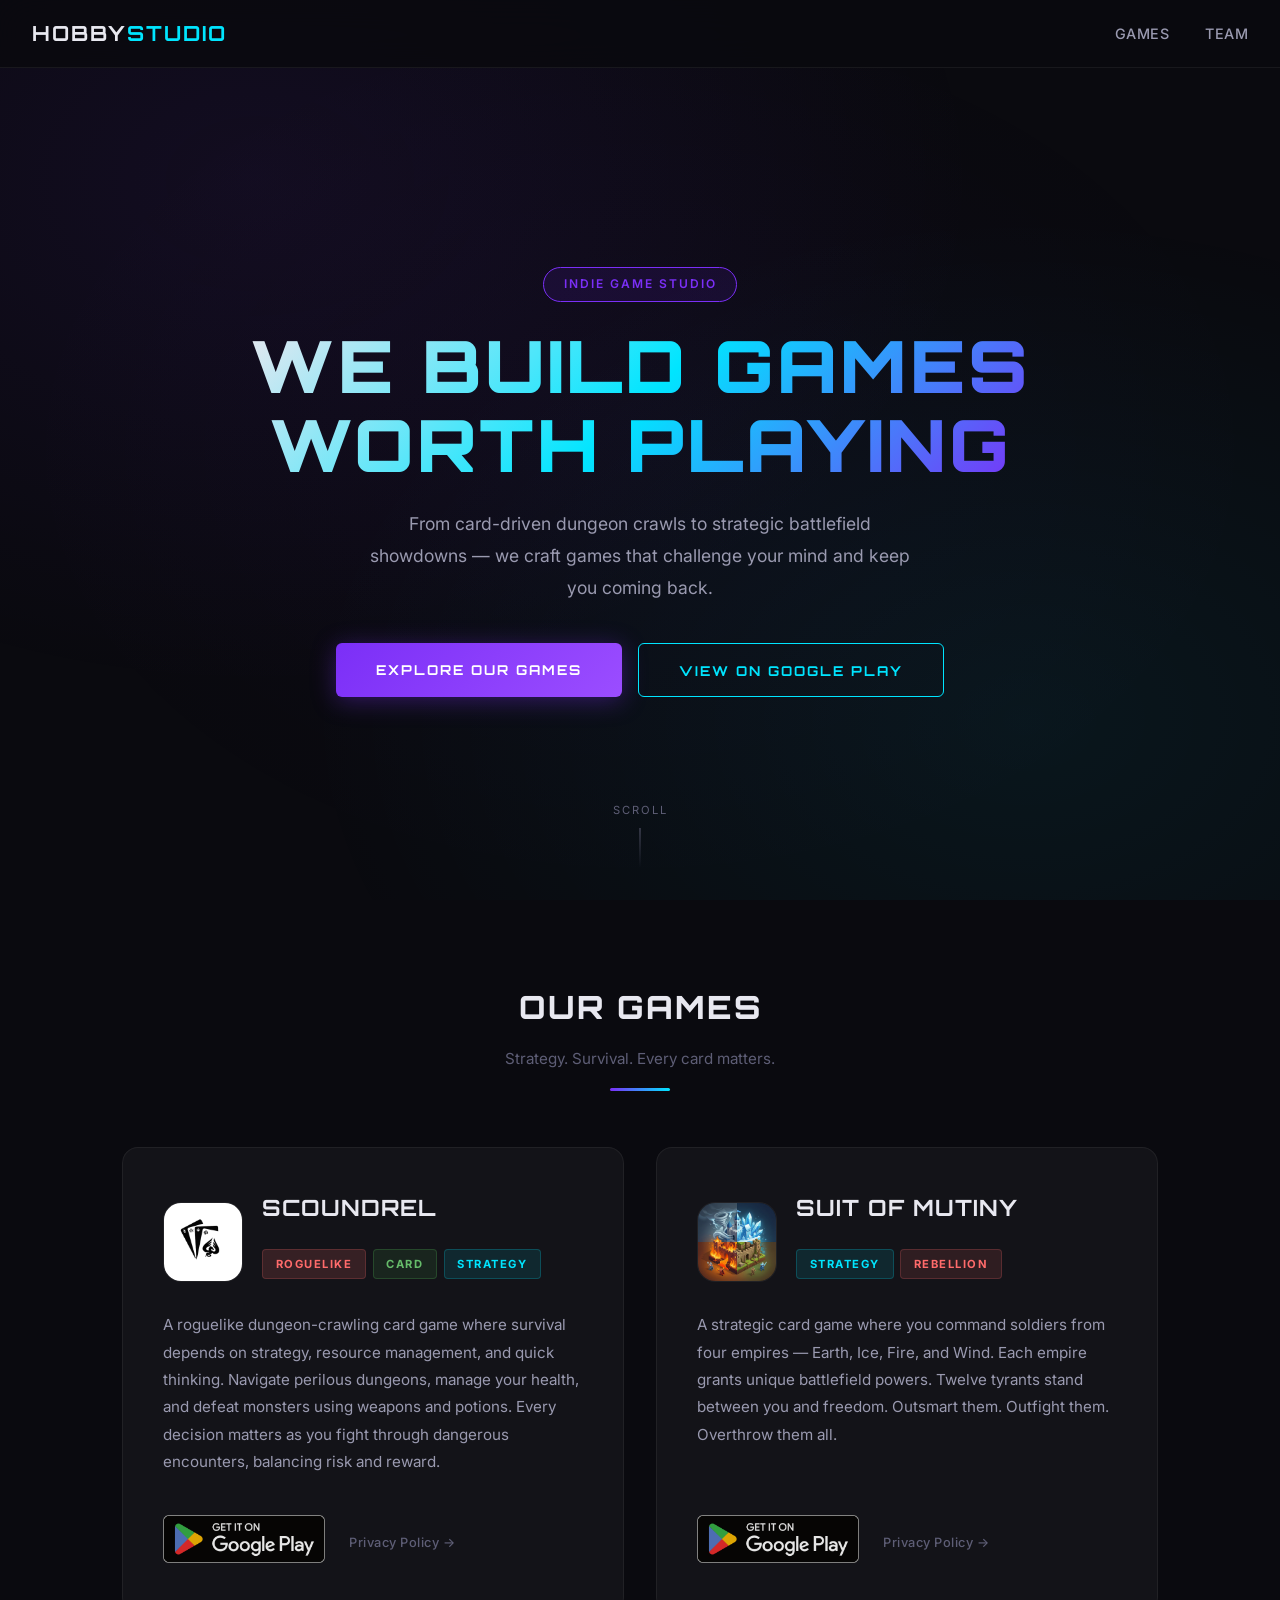
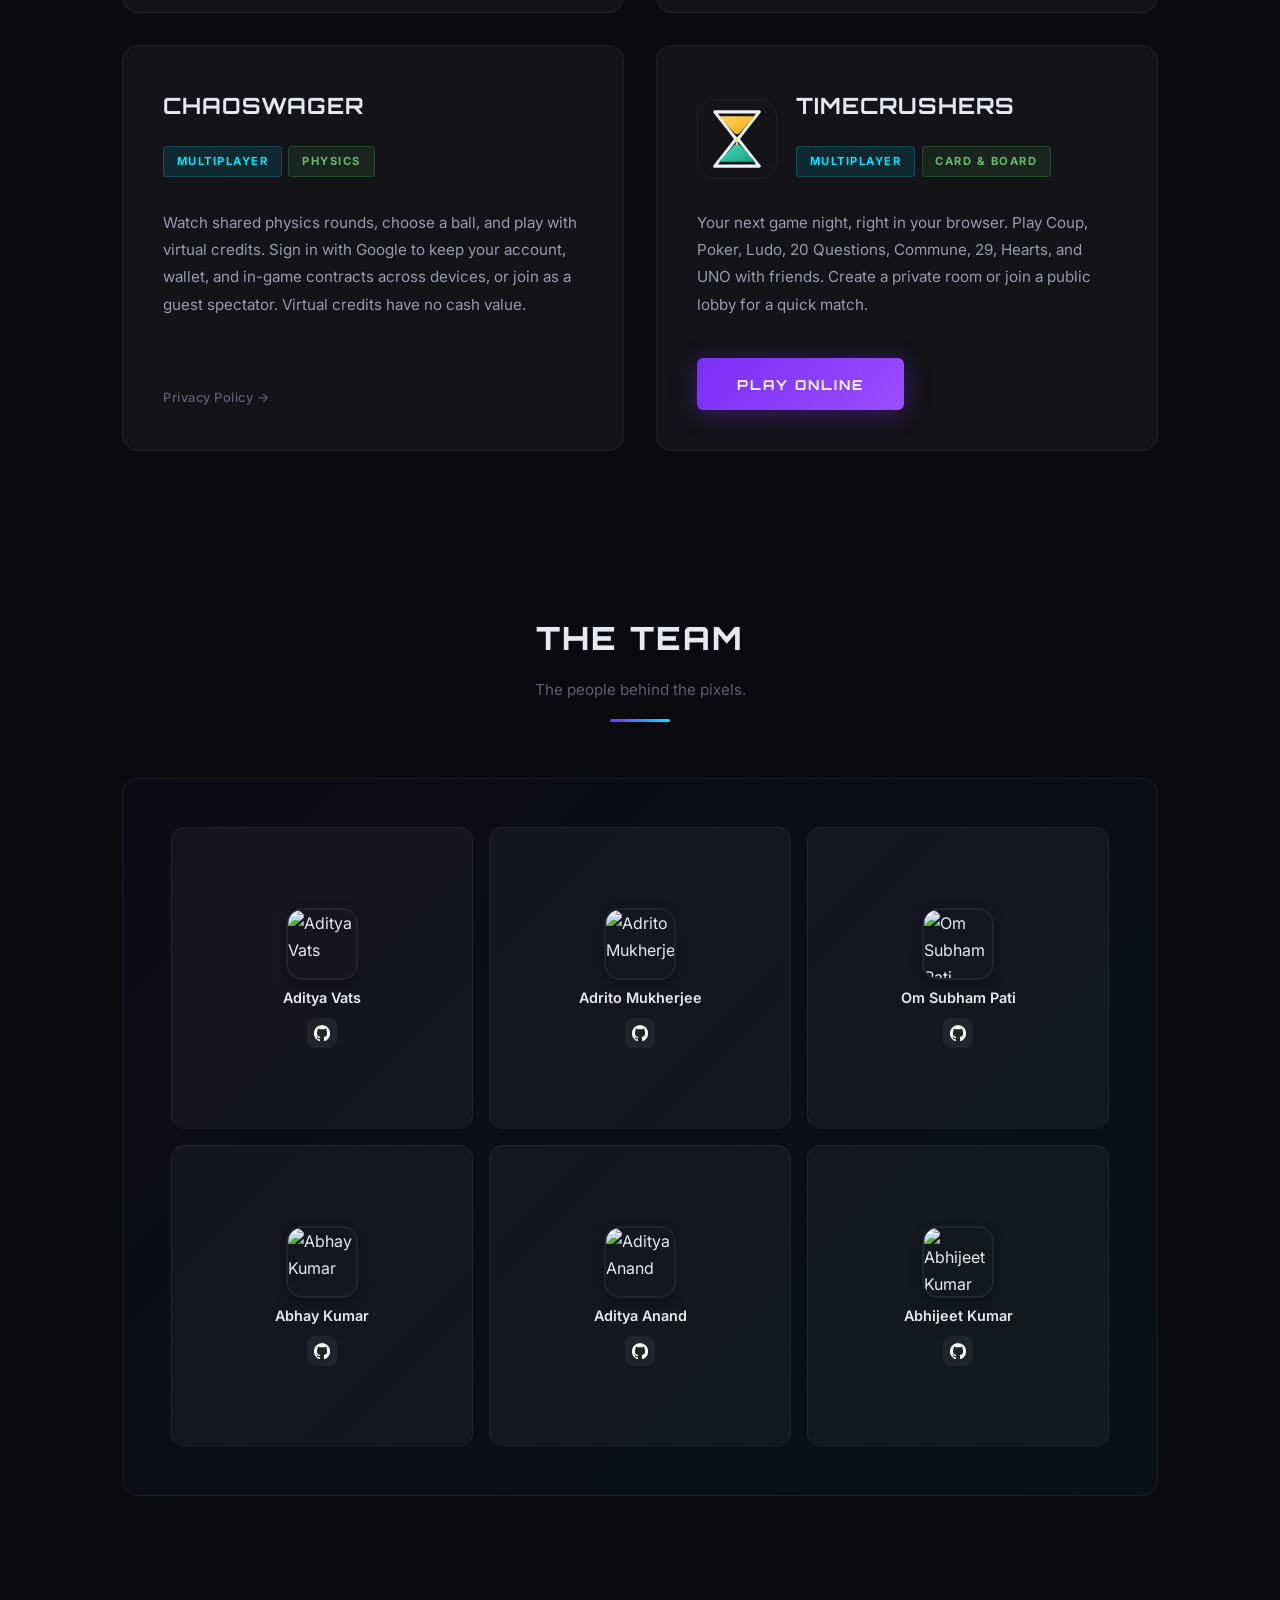
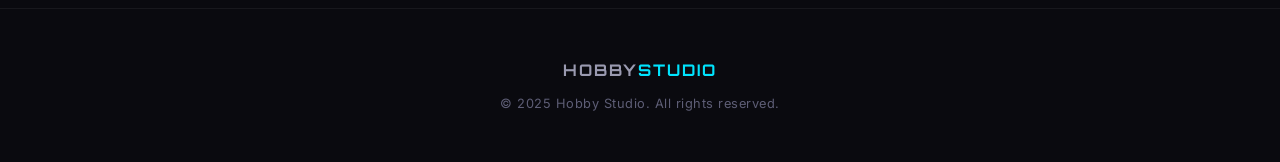
==== commit 63af6712: "Publish ChaosWager privacy policy and homepage entry Co-authored-by: Copilot <223556219+Copilot@user" ====
--- a/index.html
+++ b/index.html
@@ -80,6 +80,21 @@
                     <a href="suit_of_mutiny/privacy_policy.html" class="policy-link">Privacy Policy →</a>
                 </div>
             </div>
+            <div class="game-card">
+                <div class="game-header">
+                    <div class="game-header-info">
+                        <h3>ChaosWager</h3>
+                        <div class="game-tags">
+                            <span class="game-tag strategy">Multiplayer</span>
+                            <span class="game-tag card">Physics</span>
+                        </div>
+                    </div>
+                </div>
+                <p>Watch shared physics rounds, choose a ball, and play with virtual credits. Sign in with Google to keep your account, wallet, and in-game contracts across devices, or join as a guest spectator. Virtual credits have no cash value.</p>
+                <div class="card-actions">
+                    <a href="chaoswager/privacy_policy.html" class="policy-link">Privacy Policy &rarr;</a>
+                </div>
+            </div>
             <div class="game-card timecrushers-card">
                 <div class="game-header">
                     <img src="statics/GameLogos/Timecrushers.svg" alt="Timecrushers hourglass" class="game-logo">
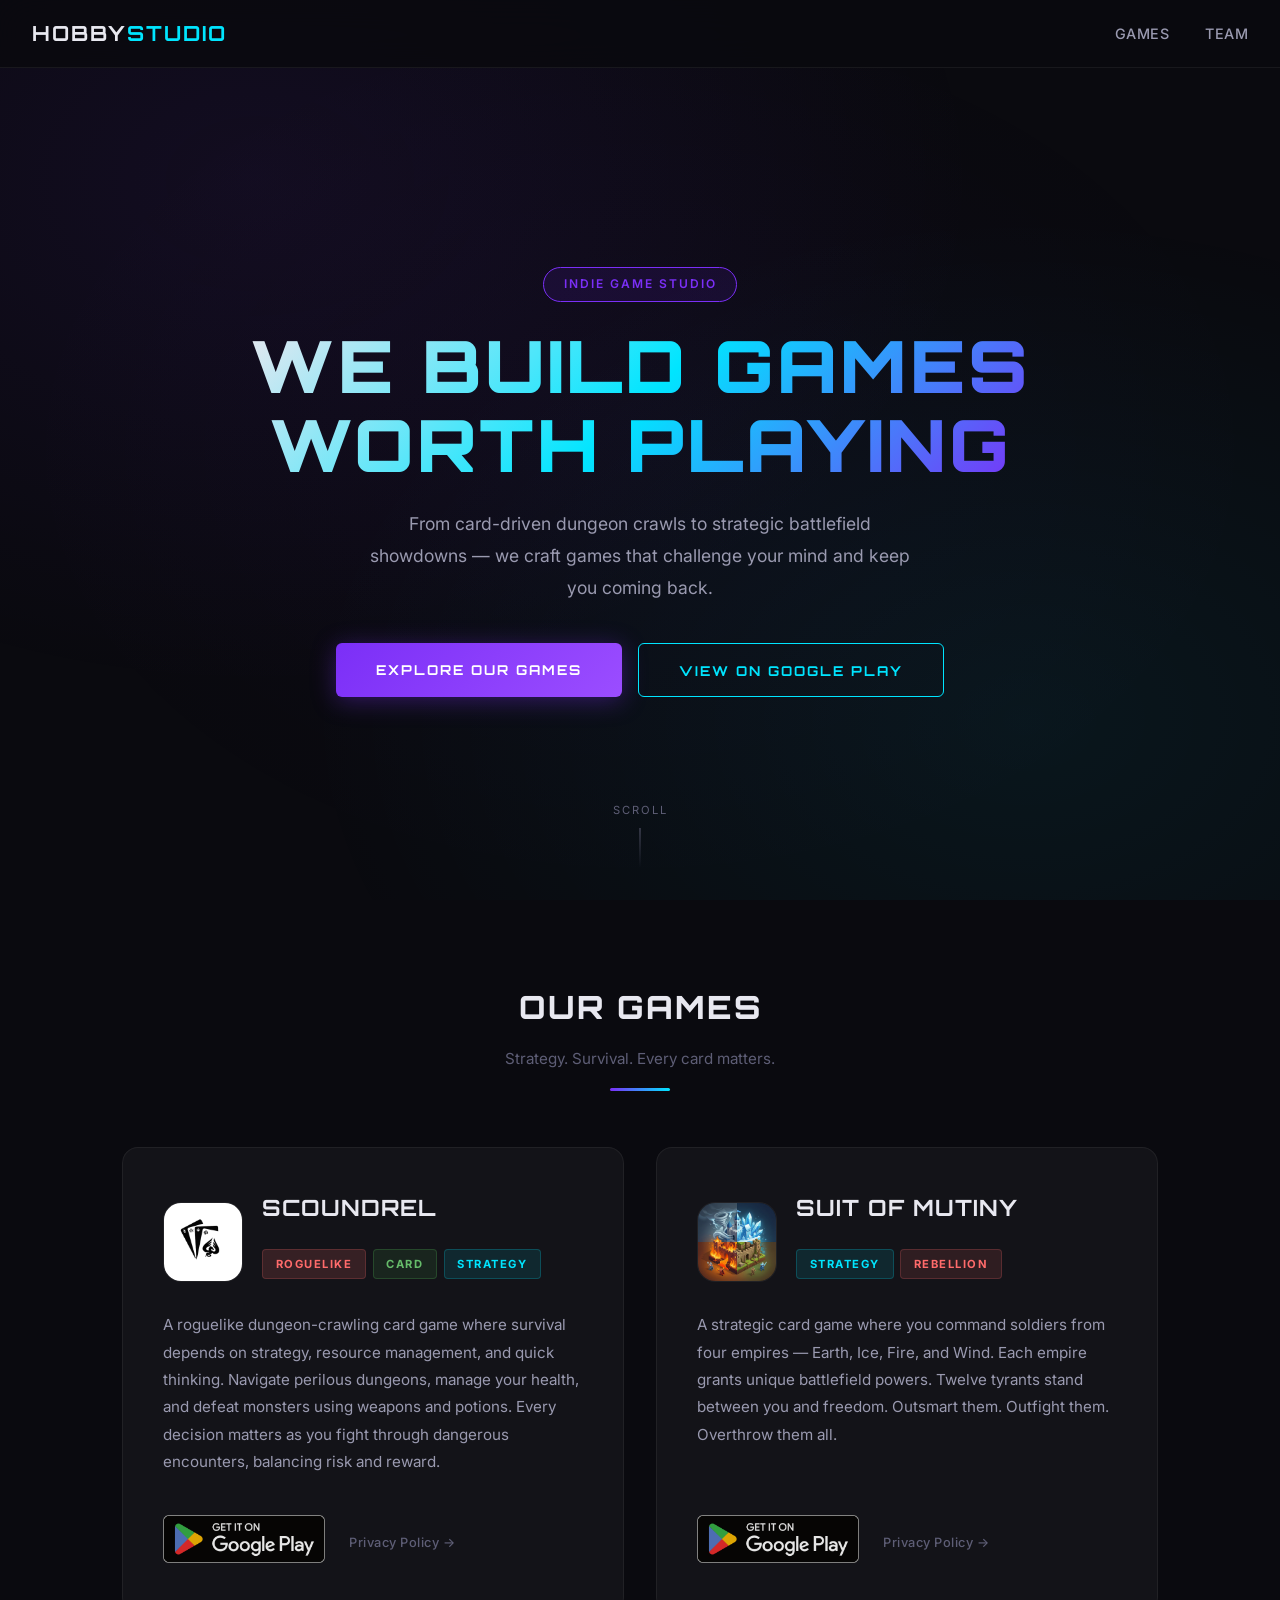
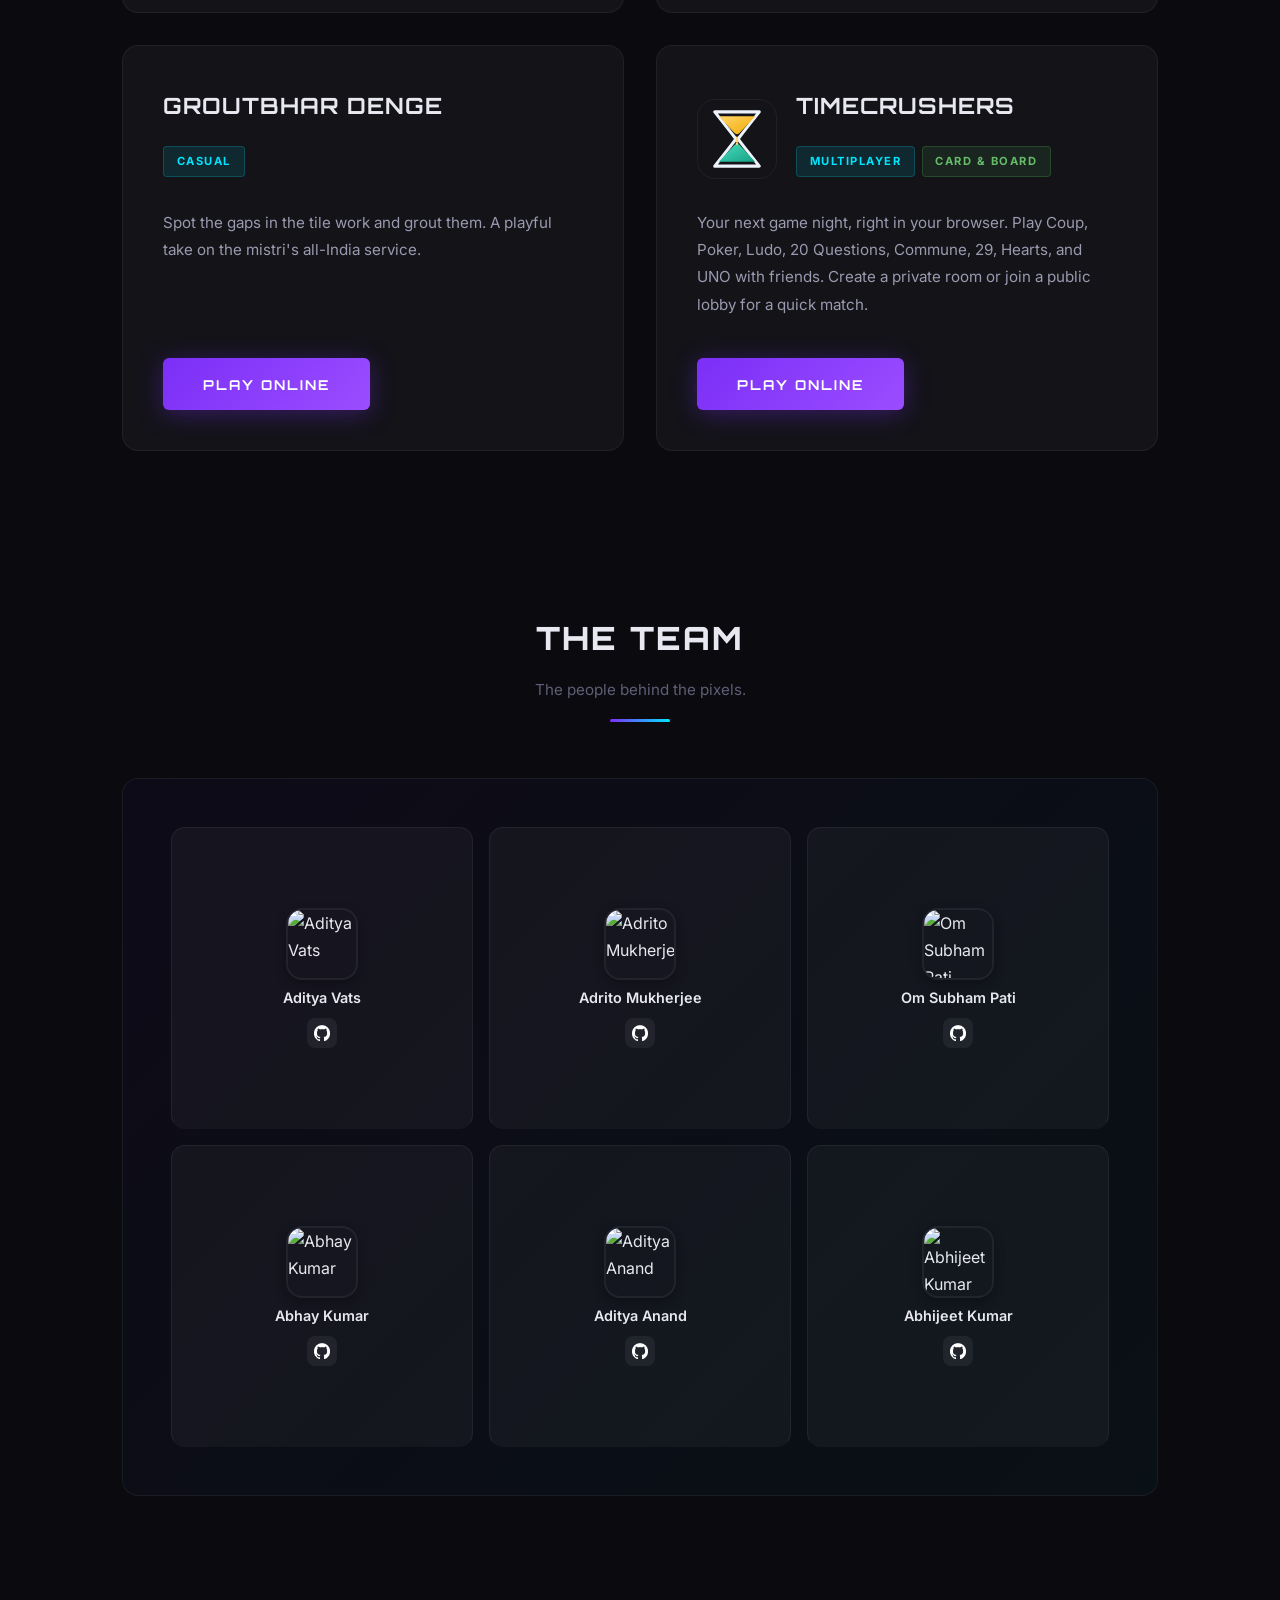
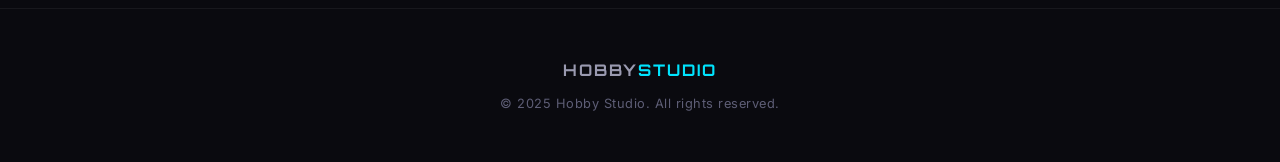
==== commit 559944ec: "Update games list with Groutbhar Denge" ====
--- a/index.html
+++ b/index.html
@@ -83,16 +83,15 @@
             <div class="game-card">
                 <div class="game-header">
                     <div class="game-header-info">
-                        <h3>ChaosWager</h3>
-                        <div class="game-tags">
-                            <span class="game-tag strategy">Multiplayer</span>
-                            <span class="game-tag card">Physics</span>
-                        </div>
-                    </div>
-                </div>
-                <p>Watch shared physics rounds, choose a ball, and play with virtual credits. Sign in with Google to keep your account, wallet, and in-game contracts across devices, or join as a guest spectator. Virtual credits have no cash value.</p>
-                <div class="card-actions">
-                    <a href="chaoswager/privacy_policy.html" class="policy-link">Privacy Policy &rarr;</a>
+                        <h3>Groutbhar Denge</h3>
+                        <div class="game-tags">
+                            <span class="game-tag strategy">Casual</span>
+                        </div>
+                    </div>
+                </div>
+                <p>Spot the gaps in the tile work and grout them. A playful take on the mistri's all-India service.</p>
+                <div class="card-actions">
+                    <a href="https://groutbhardenge.pages.dev" class="hero-cta" target="_blank" rel="noopener noreferrer">Play Online</a>
                 </div>
             </div>
             <div class="game-card timecrushers-card">
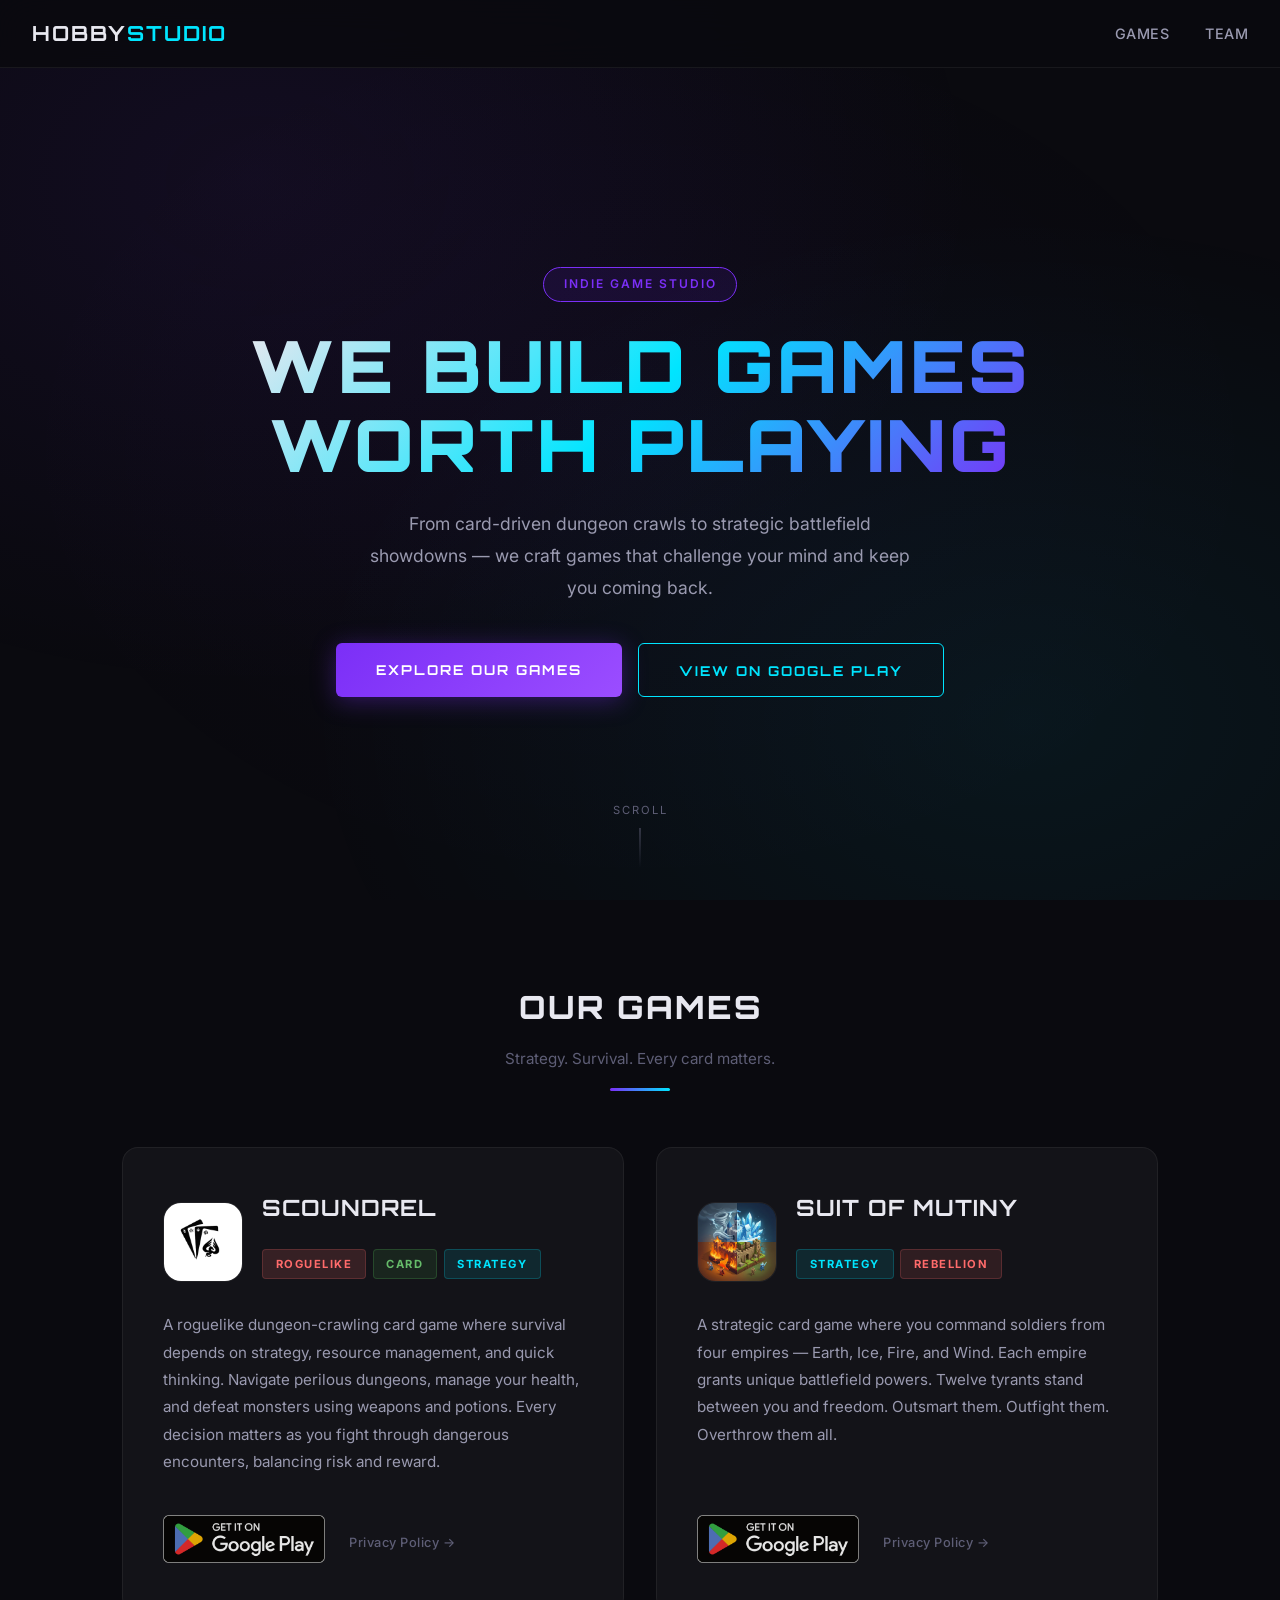
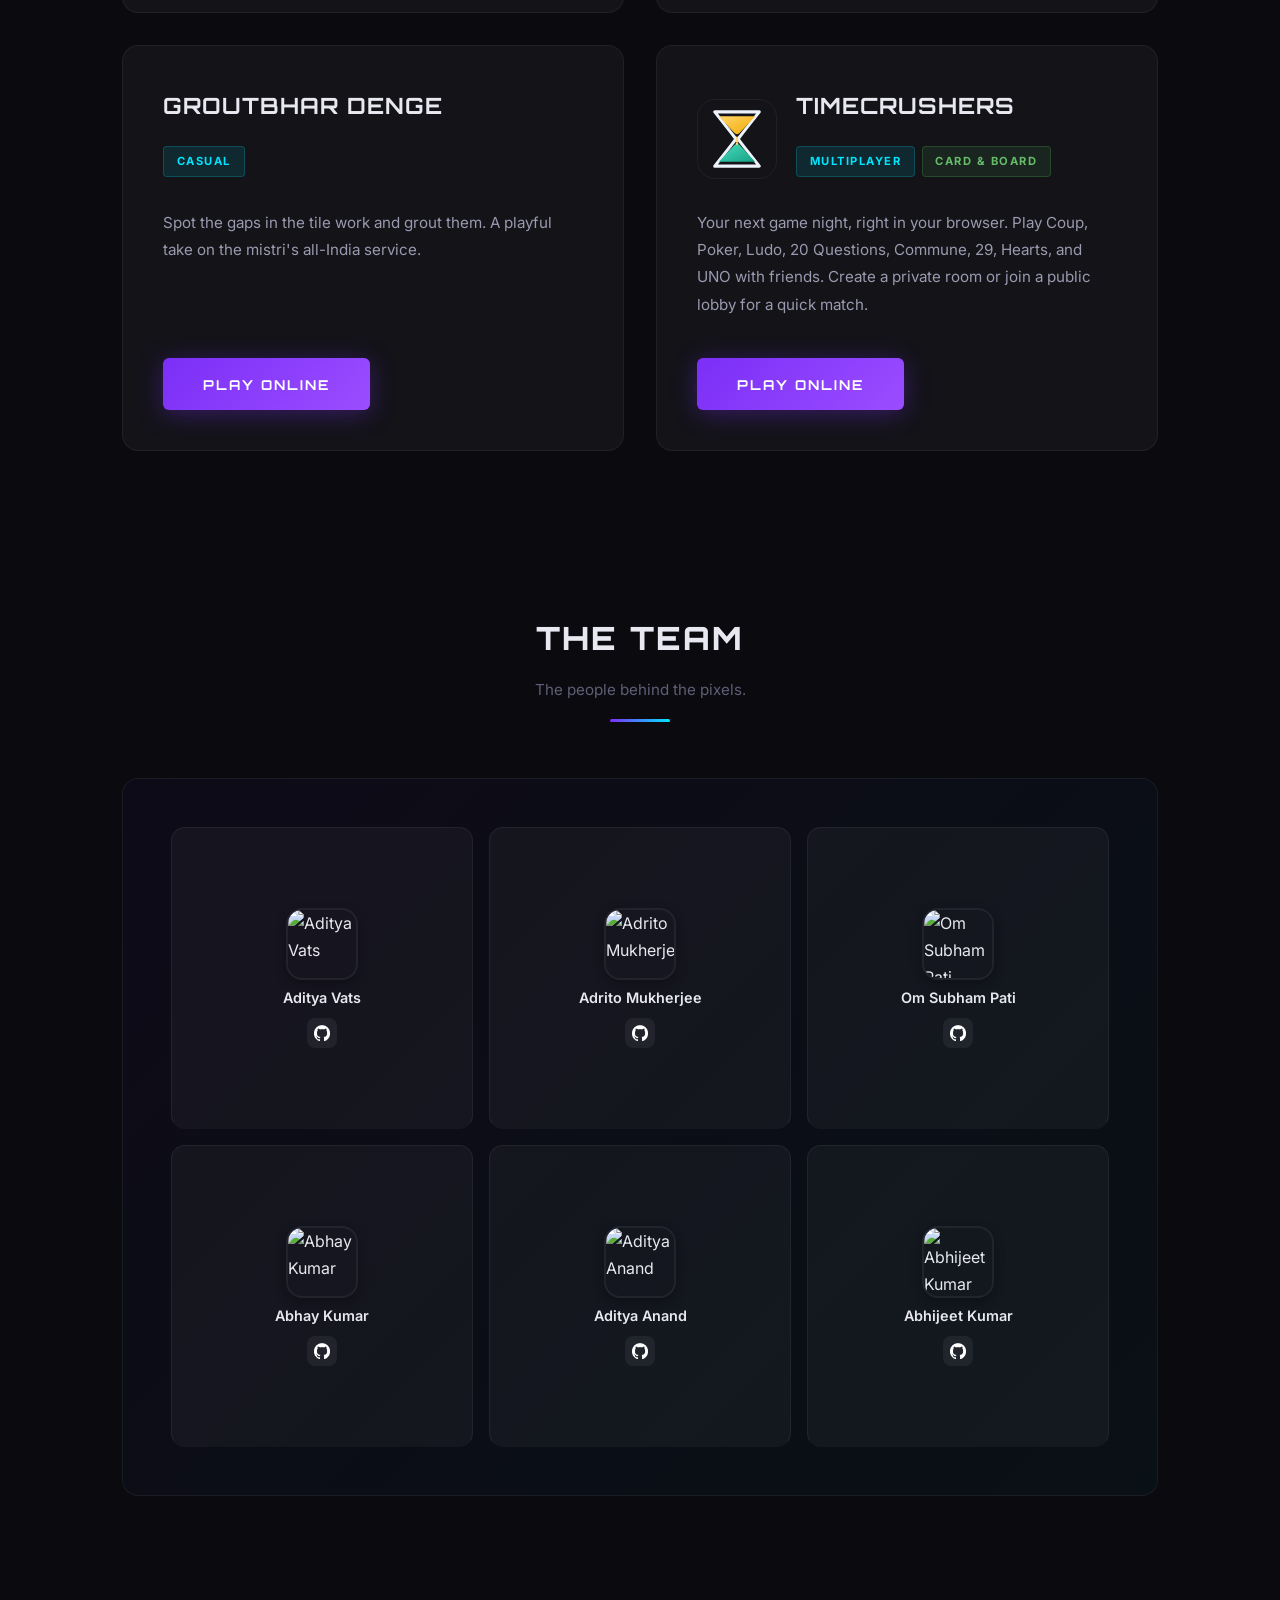
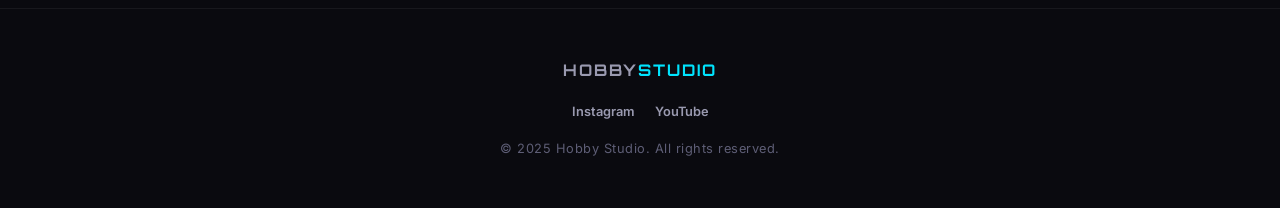
==== commit 2ea99512: "Add studio Instagram and YouTube links" ====
--- a/index.html
+++ b/index.html
@@ -172,6 +172,10 @@
     <!-- Footer -->
     <footer class="footer">
         <div class="logo-footer">Hobby<span>Studio</span></div>
+        <div class="footer-socials" aria-label="Hobby Studio social media">
+            <a href="https://www.instagram.com/hobbystudio.25/" target="_blank" rel="noopener noreferrer" aria-label="Hobby Studio on Instagram">Instagram</a>
+            <a href="https://www.youtube.com/@hobbystudio.25" target="_blank" rel="noopener noreferrer" aria-label="Hobby Studio on YouTube">YouTube</a>
+        </div>
         <p>&copy; 2025 Hobby Studio. All rights reserved.</p>
     </footer>
 
--- a/styles.css
+++ b/styles.css
@@ -611,6 +611,25 @@
     color: var(--accent-secondary);
 }
 
+.footer-socials {
+    display: flex;
+    justify-content: center;
+    gap: 1.25rem;
+    margin: 1rem 0;
+}
+
+.footer-socials a {
+    color: var(--text-secondary);
+    font-size: 0.8rem;
+    font-weight: 600;
+    text-decoration: none;
+    transition: color 0.2s ease;
+}
+
+.footer-socials a:hover {
+    color: var(--accent-secondary);
+}
+
 /* ===== PRIVACY POLICY PAGE ===== */
 .privacy-page {
     background-color: var(--bg-primary);
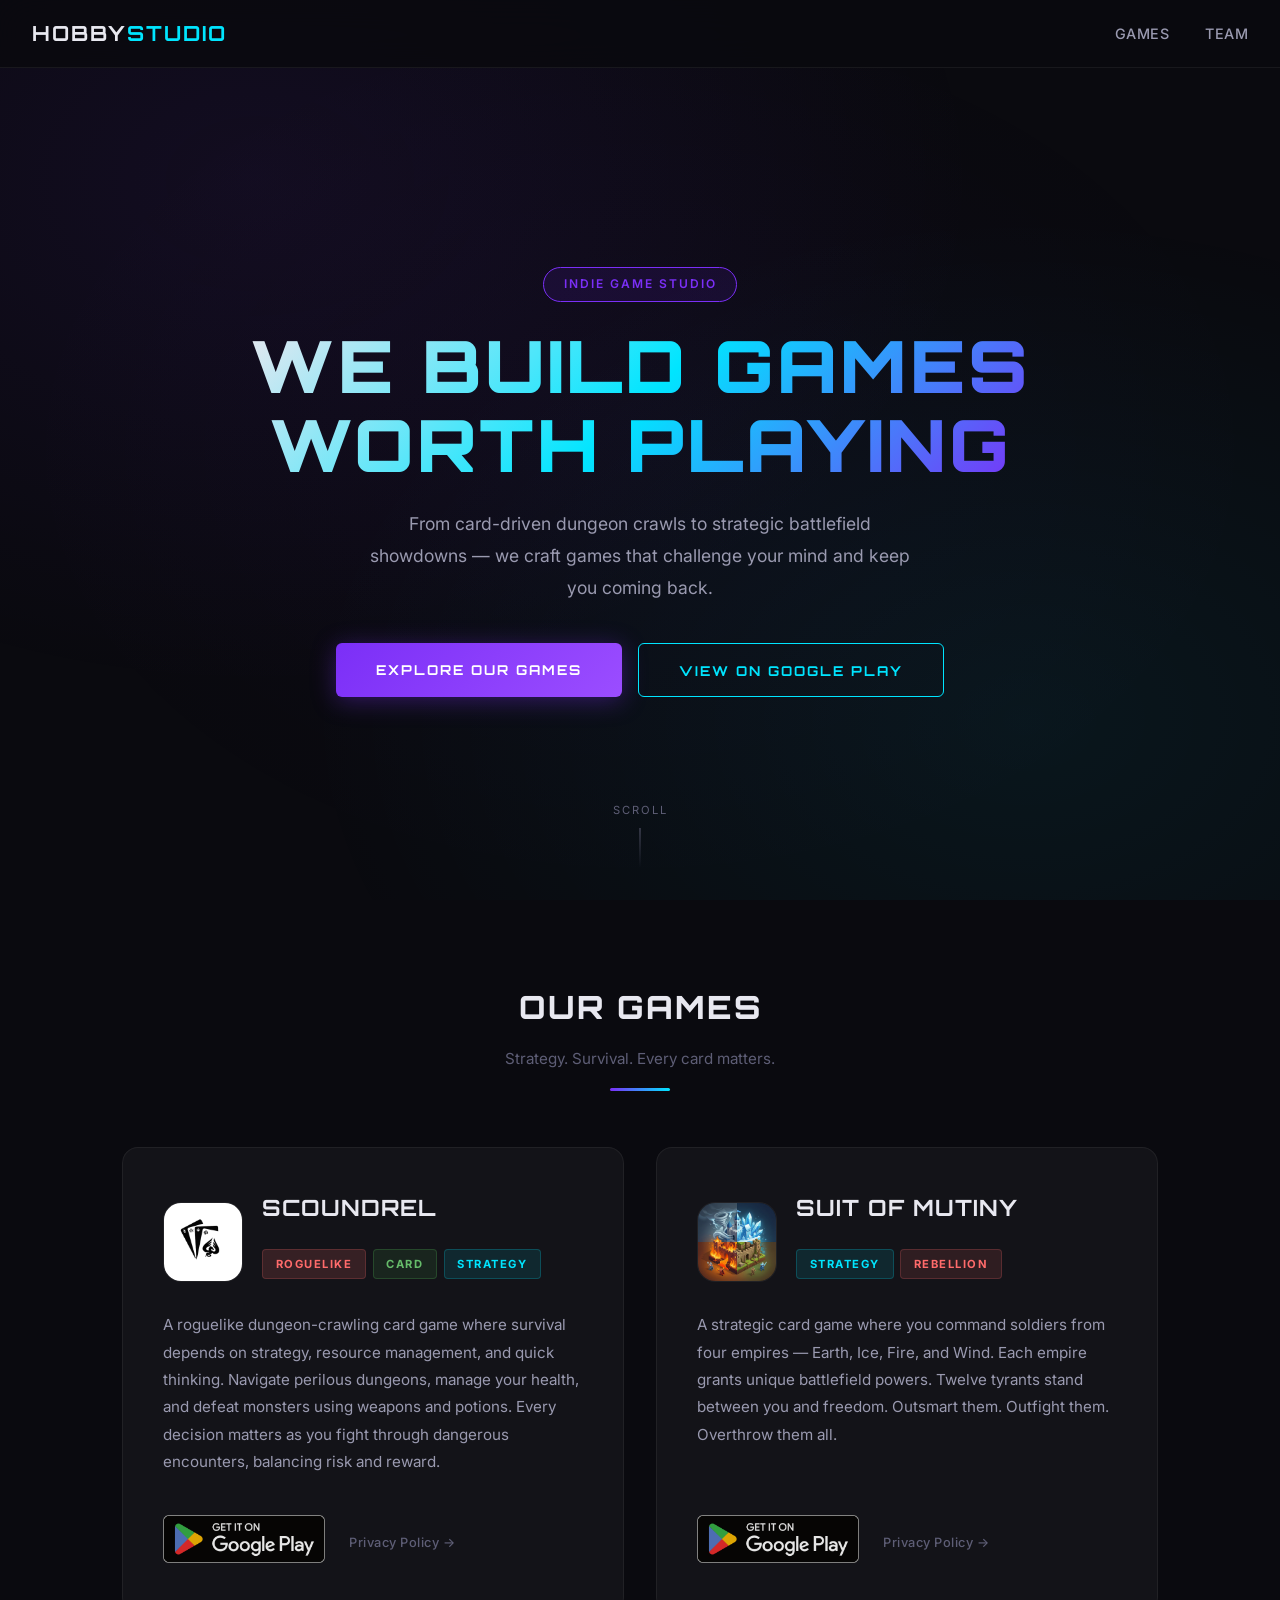
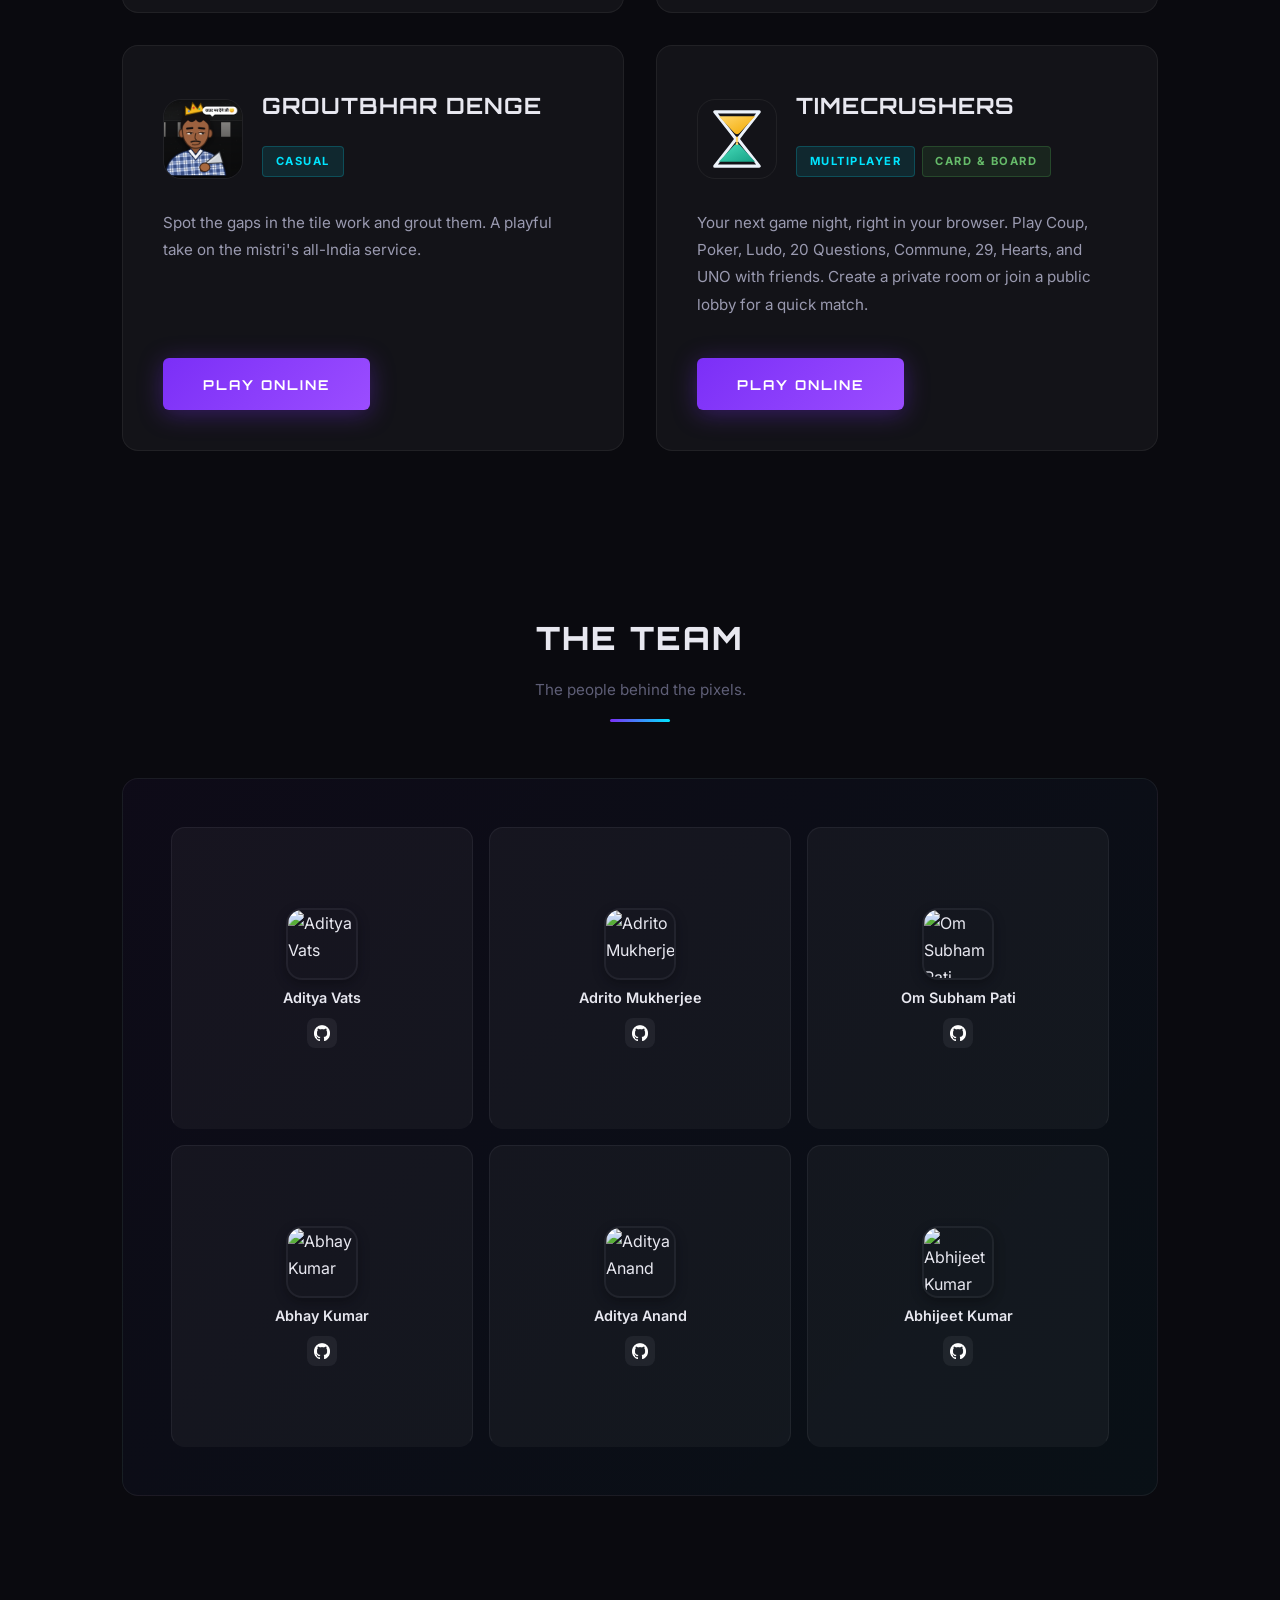
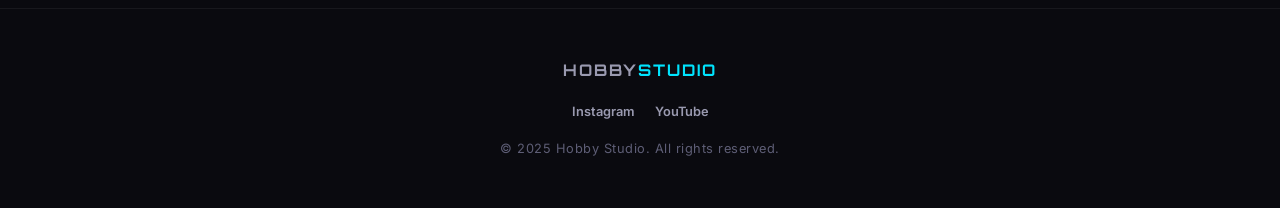
==== commit b7982c59: "Use character artwork for Grout Bhar Denge card" ====
--- a/index.html
+++ b/index.html
@@ -82,6 +82,7 @@
             </div>
             <div class="game-card">
                 <div class="game-header">
+                    <img src="statics/GameLogos/GroutBharDengeCharacter.png" alt="Grout Bhar Denge character" class="game-logo">
                     <div class="game-header-info">
                         <h3>Groutbhar Denge</h3>
                         <div class="game-tags">
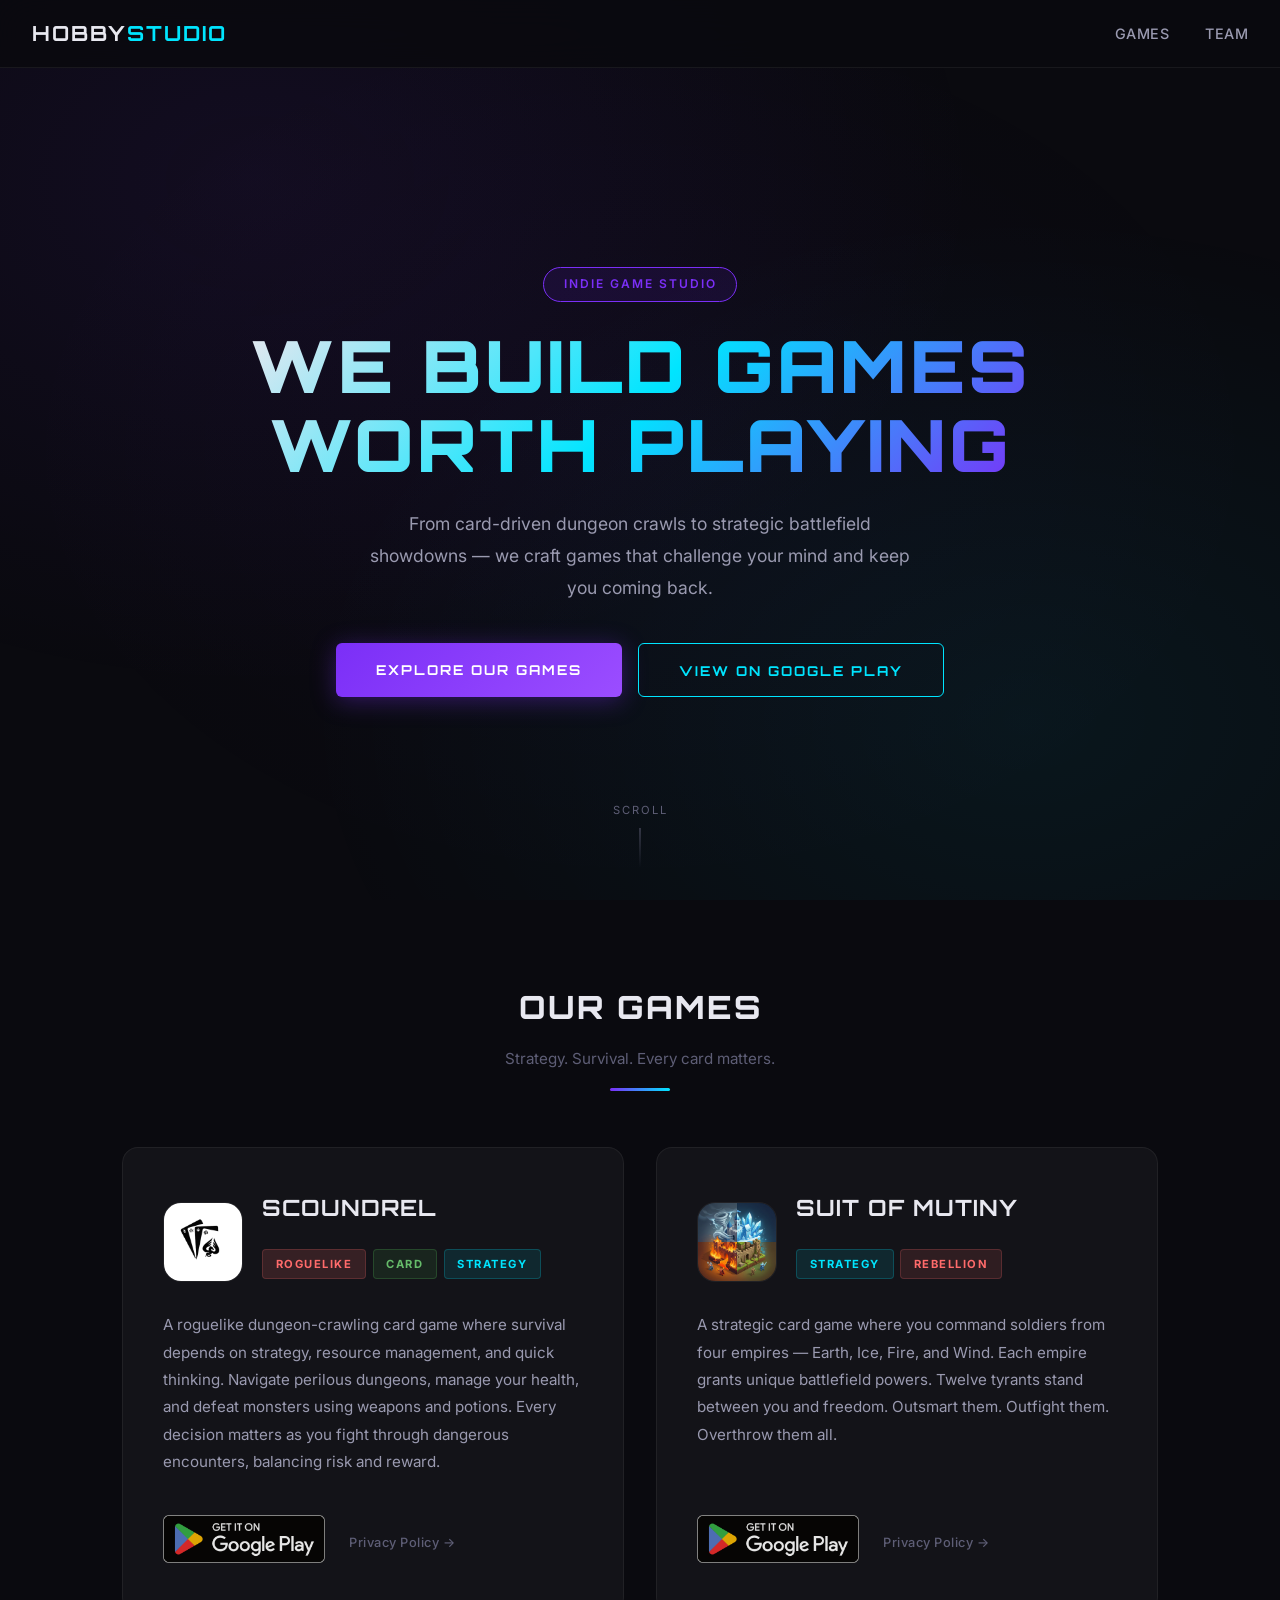
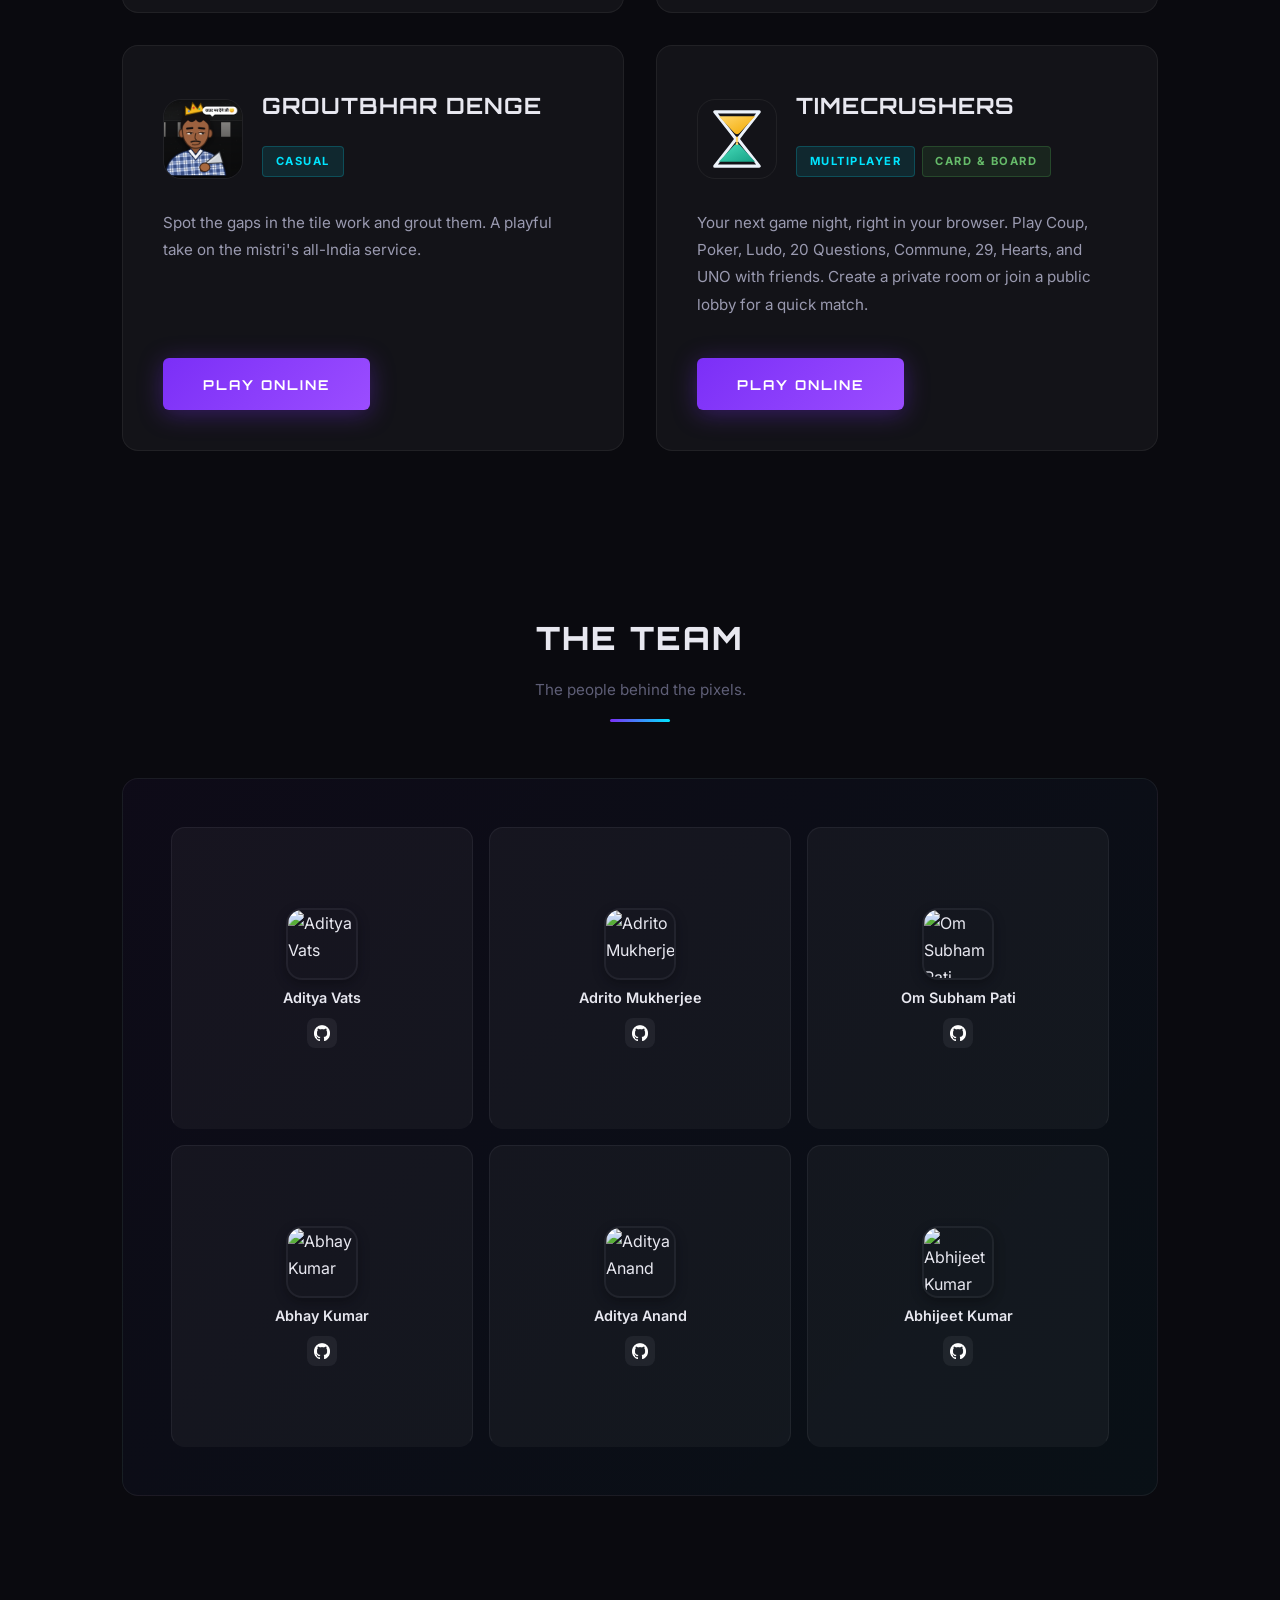
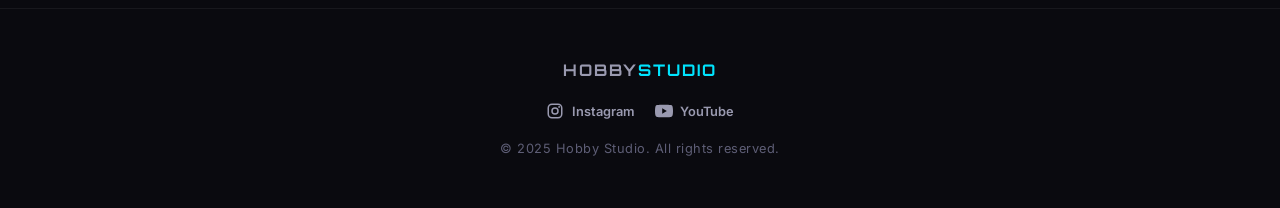
==== commit 29aa1f23: "Add Instagram and YouTube footer icons" ====
--- a/index.html
+++ b/index.html
@@ -174,8 +174,14 @@
     <footer class="footer">
         <div class="logo-footer">Hobby<span>Studio</span></div>
         <div class="footer-socials" aria-label="Hobby Studio social media">
-            <a href="https://www.instagram.com/hobbystudio.25/" target="_blank" rel="noopener noreferrer" aria-label="Hobby Studio on Instagram">Instagram</a>
-            <a href="https://www.youtube.com/@hobbystudio.25" target="_blank" rel="noopener noreferrer" aria-label="Hobby Studio on YouTube">YouTube</a>
+            <a href="https://www.instagram.com/hobbystudio.25/" target="_blank" rel="noopener noreferrer" aria-label="Hobby Studio on Instagram">
+                <svg viewBox="0 0 24 24" aria-hidden="true"><rect x="3" y="3" width="18" height="18" rx="5" fill="none" stroke="currentColor" stroke-width="2"/><circle cx="12" cy="12" r="4" fill="none" stroke="currentColor" stroke-width="2"/><circle cx="17.5" cy="6.5" r="1.25" fill="currentColor"/></svg>
+                <span>Instagram</span>
+            </a>
+            <a href="https://www.youtube.com/@hobbystudio.25" target="_blank" rel="noopener noreferrer" aria-label="Hobby Studio on YouTube">
+                <svg viewBox="0 0 24 24" aria-hidden="true"><path fill="currentColor" d="M23.5 6.2a3 3 0 0 0-2.1-2.1C19.5 3.6 12 3.6 12 3.6s-7.5 0-9.4.5A3 3 0 0 0 .5 6.2 31 31 0 0 0 0 12a31 31 0 0 0 .5 5.8 3 3 0 0 0 2.1 2.1c1.9.5 9.4.5 9.4.5s7.5 0 9.4-.5a3 3 0 0 0 2.1-2.1A31 31 0 0 0 24 12a31 31 0 0 0-.5-5.8ZM9.6 15.6V8.4L15.8 12l-6.2 3.6Z"/></svg>
+                <span>YouTube</span>
+            </a>
         </div>
         <p>&copy; 2025 Hobby Studio. All rights reserved.</p>
     </footer>
--- a/styles.css
+++ b/styles.css
@@ -619,6 +619,9 @@
 }
 
 .footer-socials a {
+    display: inline-flex;
+    align-items: center;
+    gap: 0.45rem;
     color: var(--text-secondary);
     font-size: 0.8rem;
     font-weight: 600;
@@ -628,6 +631,12 @@
 
 .footer-socials a:hover {
     color: var(--accent-secondary);
+}
+
+.footer-socials svg {
+    width: 18px;
+    height: 18px;
+    flex: none;
 }
 
 /* ===== PRIVACY POLICY PAGE ===== */
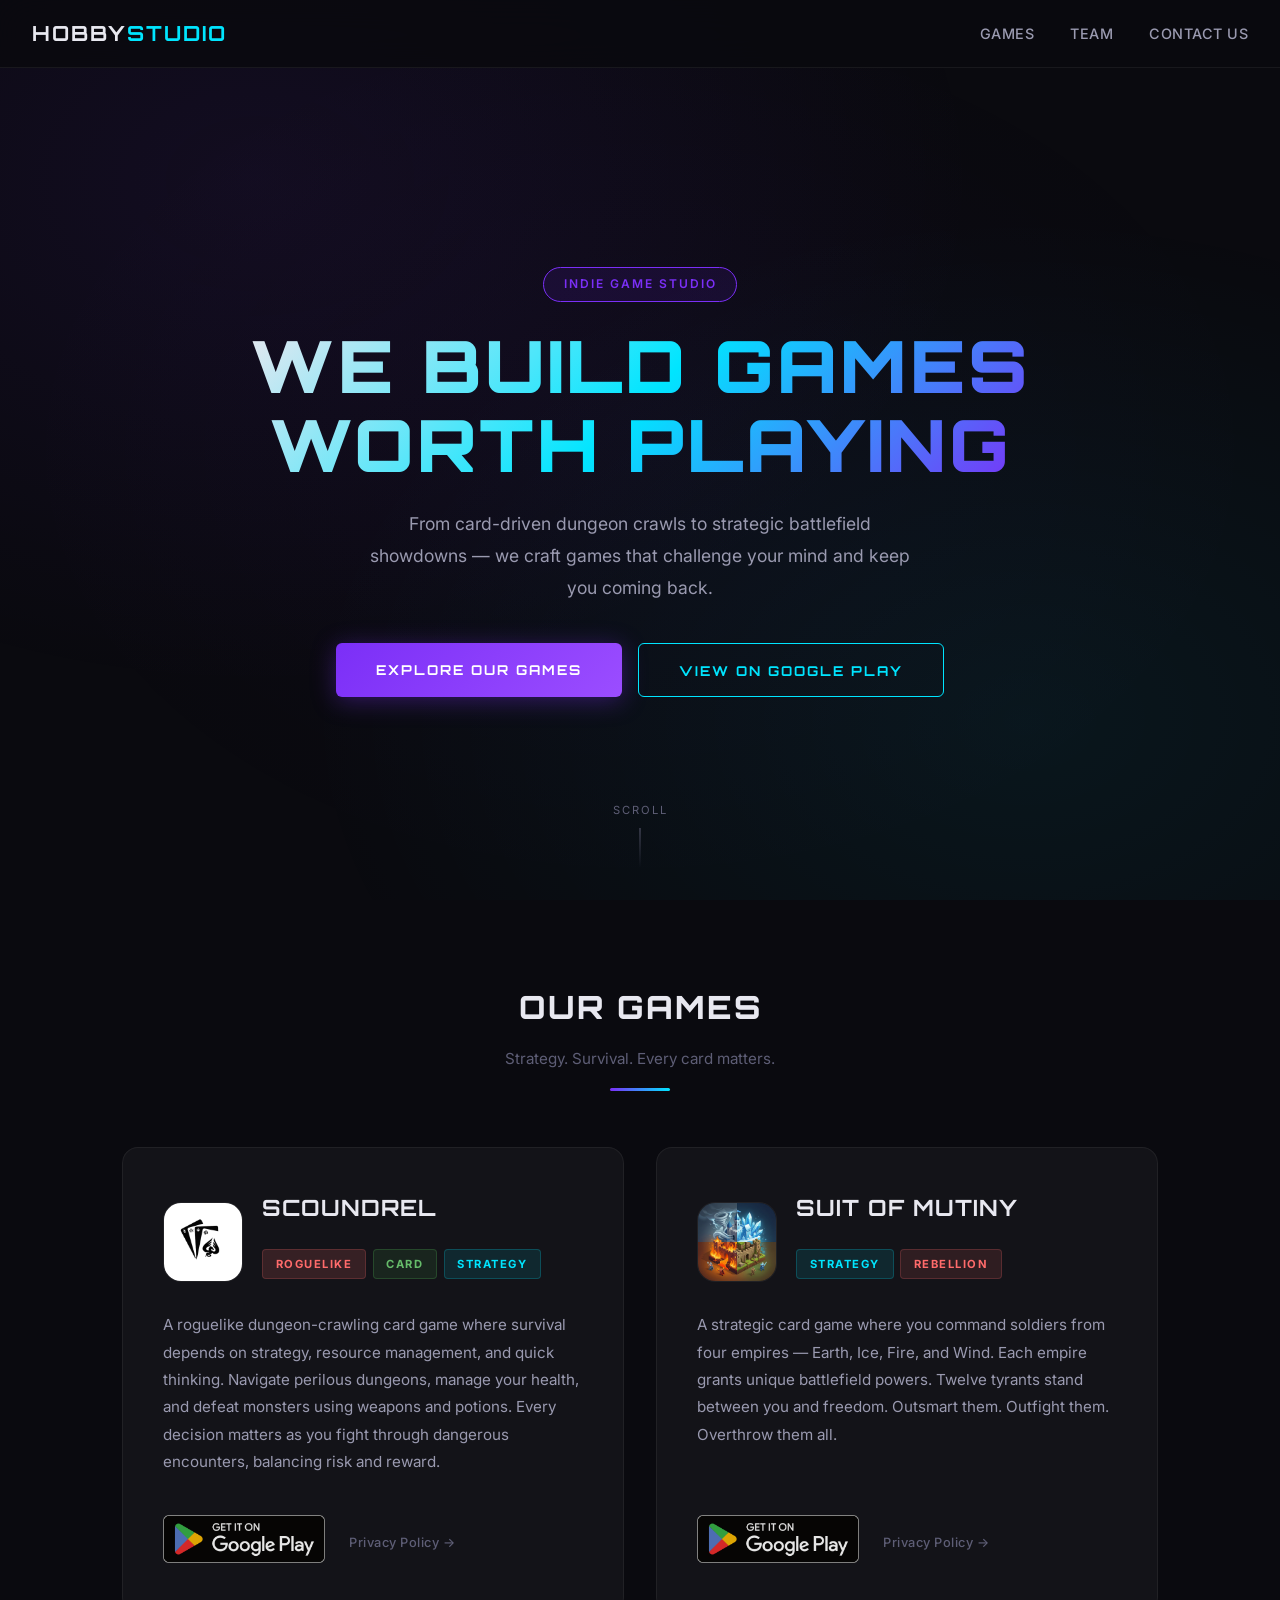
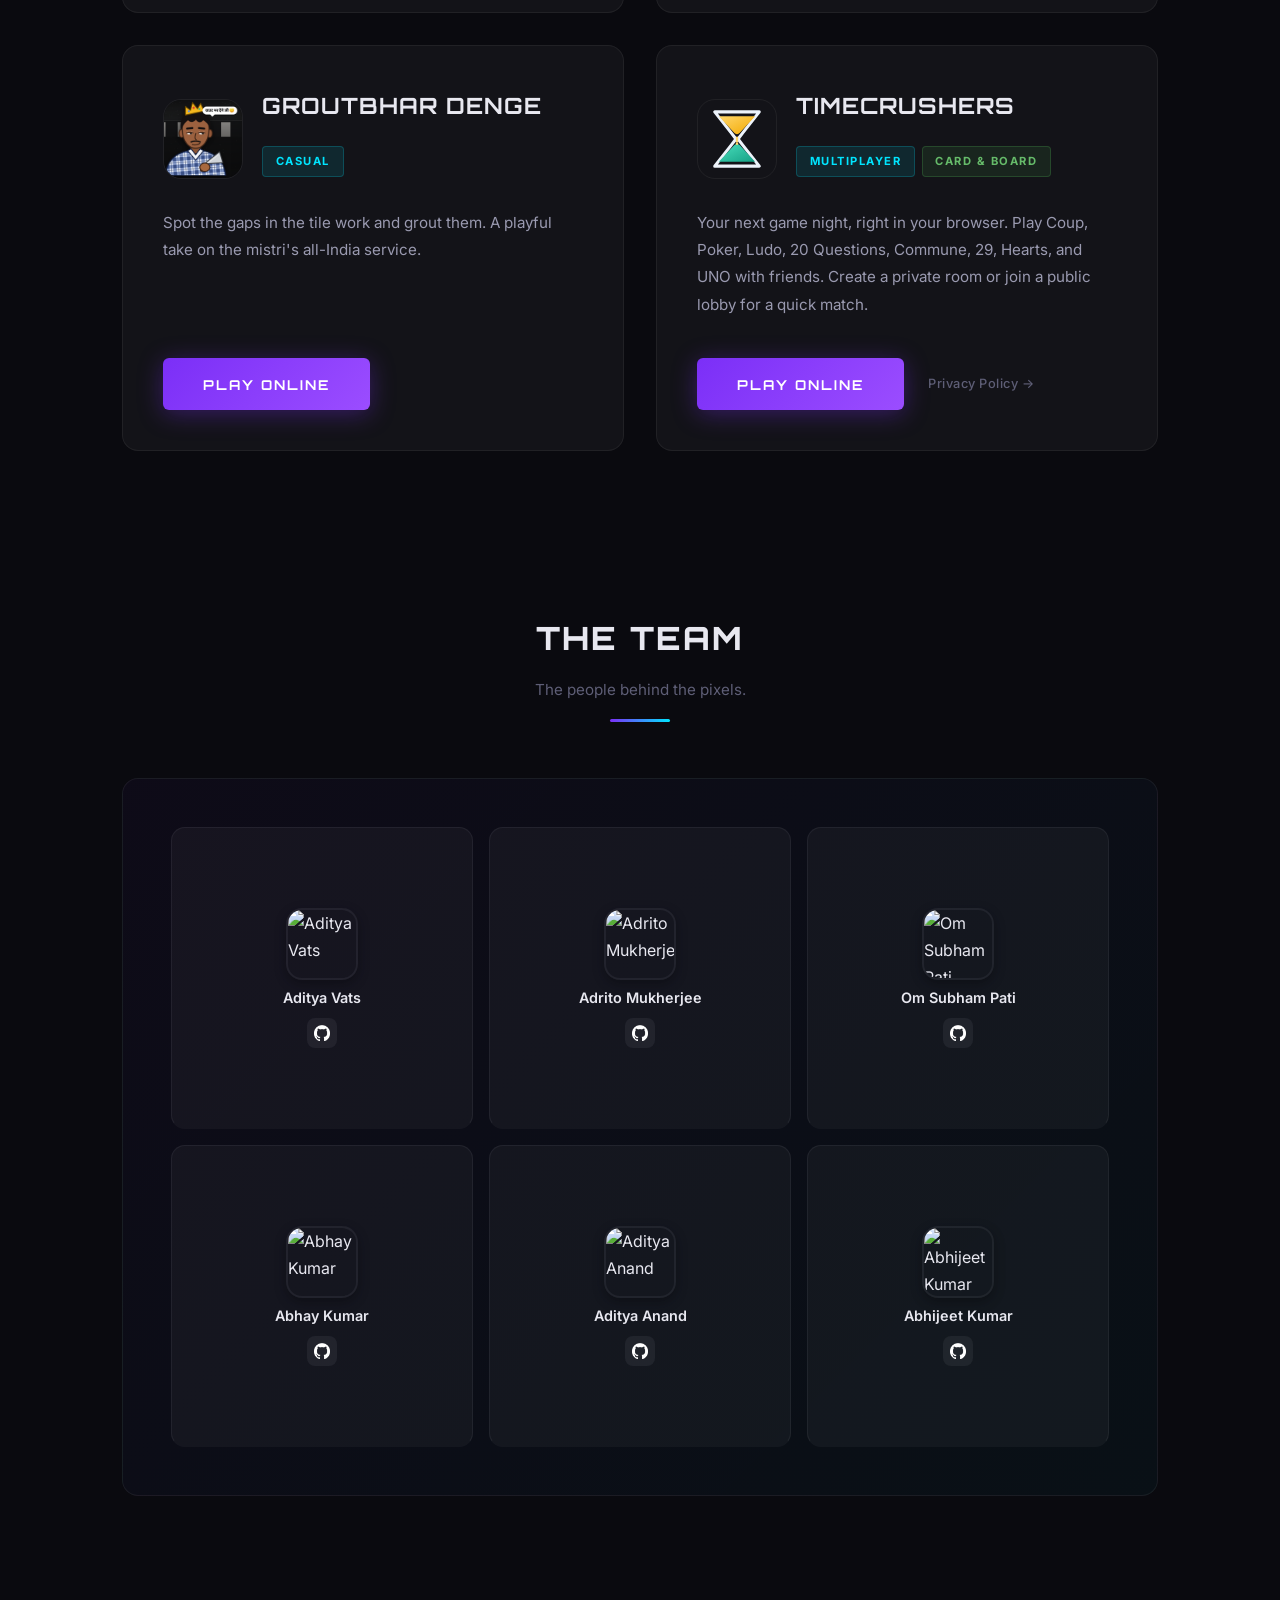
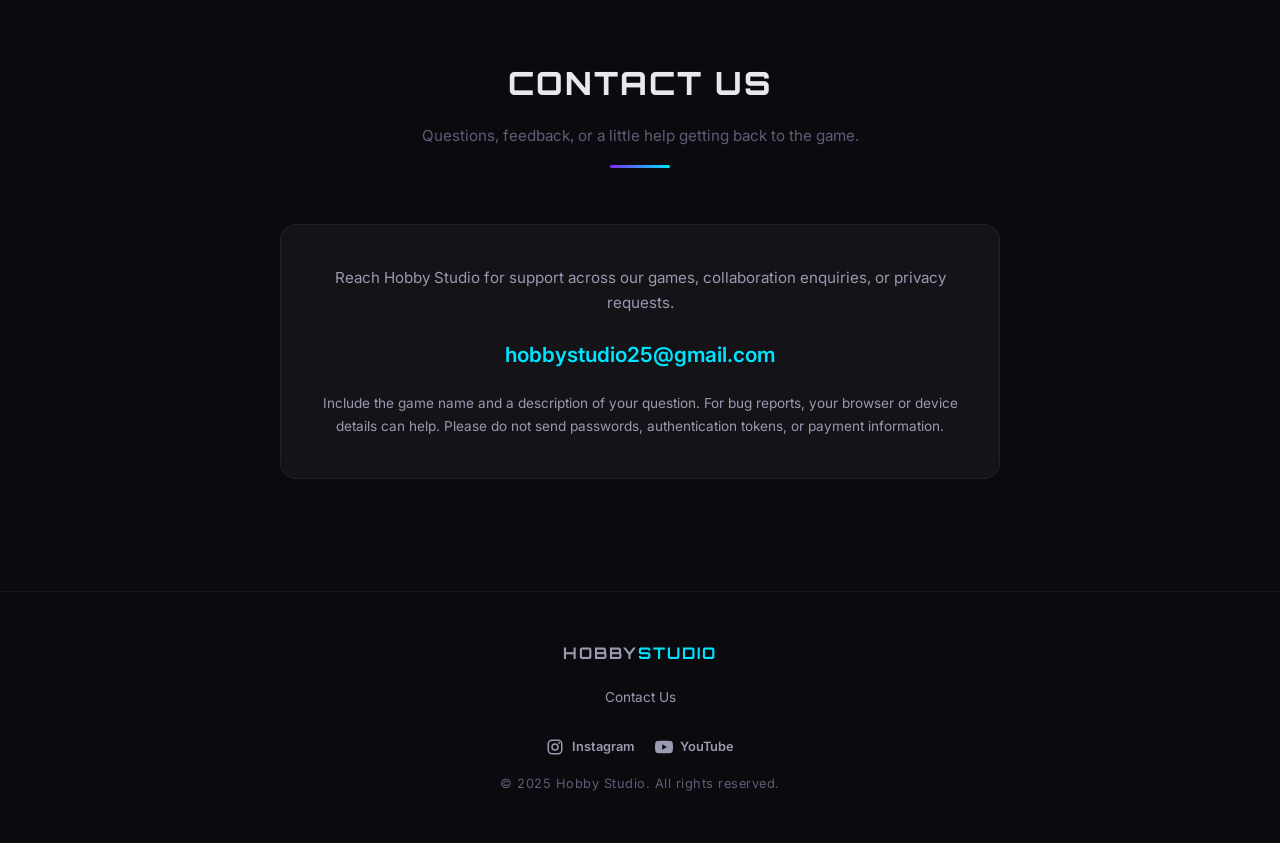
==== commit 86f675e9: "Add TimeCrusher privacy policy and studio contact Co-authored-by: Copilot <223556219+Copilot@users.n" ====
--- a/index.html
+++ b/index.html
@@ -14,9 +14,10 @@
     <!-- Navbar -->
     <header class="navbar">
         <a href="#" class="logo">Hobby<span>Studio</span></a>
-        <nav>
+        <nav aria-label="Main navigation">
             <a href="#games">Games</a>
             <a href="#team">Team</a>
+            <a href="#contact">Contact Us</a>
         </nav>
     </header>
 
@@ -108,7 +109,8 @@
                 </div>
                 <p>Your next game night, right in your browser. Play Coup, Poker, Ludo, 20 Questions, Commune, 29, Hearts, and UNO with friends. Create a private room or join a public lobby for a quick match.</p>
                 <div class="card-actions">
-                    <a href="https://timecrushers.politeflower-423ed73a.eastus.azurecontainerapps.io/" class="hero-cta">Play Online</a>
+                    <a href="https://timecrushers.pages.dev/" class="hero-cta">Play Online</a>
+                    <a href="Timecrushers/privacy_policy.html" class="policy-link">Privacy Policy &rarr;</a>
                 </div>
             </div>
         </div>
@@ -170,9 +172,23 @@
         </div>
     </section>
 
+    <section class="section contact-section" id="contact" aria-labelledby="contact-title">
+        <div class="section-header">
+            <h2 id="contact-title">Contact Us</h2>
+            <p>Questions, feedback, or a little help getting back to the game.</p>
+            <div class="section-divider"></div>
+        </div>
+        <div class="contact-card">
+            <p>Reach Hobby Studio for support across our games, collaboration enquiries, or privacy requests.</p>
+            <a class="contact-email" href="mailto:hobbystudio25@gmail.com">hobbystudio25@gmail.com</a>
+            <p class="contact-note">Include the game name and a description of your question. For bug reports, your browser or device details can help. Please do not send passwords, authentication tokens, or payment information.</p>
+        </div>
+    </section>
+
     <!-- Footer -->
     <footer class="footer">
         <div class="logo-footer">Hobby<span>Studio</span></div>
+        <a class="footer-contact" href="#contact">Contact Us</a>
         <div class="footer-socials" aria-label="Hobby Studio social media">
             <a href="https://www.instagram.com/hobbystudio.25/" target="_blank" rel="noopener noreferrer" aria-label="Hobby Studio on Instagram">
                 <svg viewBox="0 0 24 24" aria-hidden="true"><rect x="3" y="3" width="18" height="18" rx="5" fill="none" stroke="currentColor" stroke-width="2"/><circle cx="12" cy="12" r="4" fill="none" stroke="currentColor" stroke-width="2"/><circle cx="17.5" cy="6.5" r="1.25" fill="currentColor"/></svg>
--- a/styles.css
+++ b/styles.css
@@ -581,6 +581,53 @@
     height: 16px;
 }
 
+/* ===== CONTACT ===== */
+.contact-section {
+    scroll-margin-top: 5rem;
+}
+
+.contact-card {
+    max-width: 720px;
+    margin: 0 auto;
+    padding: clamp(1.5rem, 4vw, 2.5rem);
+    text-align: center;
+    background: var(--bg-card);
+    border: 1px solid var(--border-color);
+    border-radius: 16px;
+}
+
+.contact-card p {
+    color: var(--text-secondary);
+    font-size: 0.95rem;
+}
+
+.contact-email {
+    display: inline-flex;
+    align-items: center;
+    min-height: 44px;
+    max-width: 100%;
+    margin: 1rem 0;
+    color: var(--accent-secondary);
+    font-size: clamp(1rem, 3vw, 1.3rem);
+    font-weight: 600;
+    overflow-wrap: anywhere;
+    text-decoration: none;
+}
+
+.contact-email:hover {
+    text-decoration: underline;
+}
+
+.contact-card .contact-note {
+    font-size: 0.85rem;
+}
+
+.contact-email:focus-visible,
+.footer-contact:focus-visible {
+    outline: 2px solid var(--accent-secondary);
+    outline-offset: 4px;
+}
+
 /* ===== FOOTER ===== */
 .footer {
     position: relative;
@@ -609,6 +656,20 @@
 
 .footer .logo-footer span {
     color: var(--accent-secondary);
+}
+
+.footer-contact {
+    display: inline-flex;
+    align-items: center;
+    min-height: 44px;
+    color: var(--text-secondary);
+    font-size: 0.85rem;
+    text-decoration: none;
+}
+
+.footer-contact:hover {
+    color: var(--accent-secondary);
+    text-decoration: underline;
 }
 
 .footer-socials {
@@ -1332,4 +1393,3 @@
         margin-bottom: 1.5rem;
     }
 }
-
